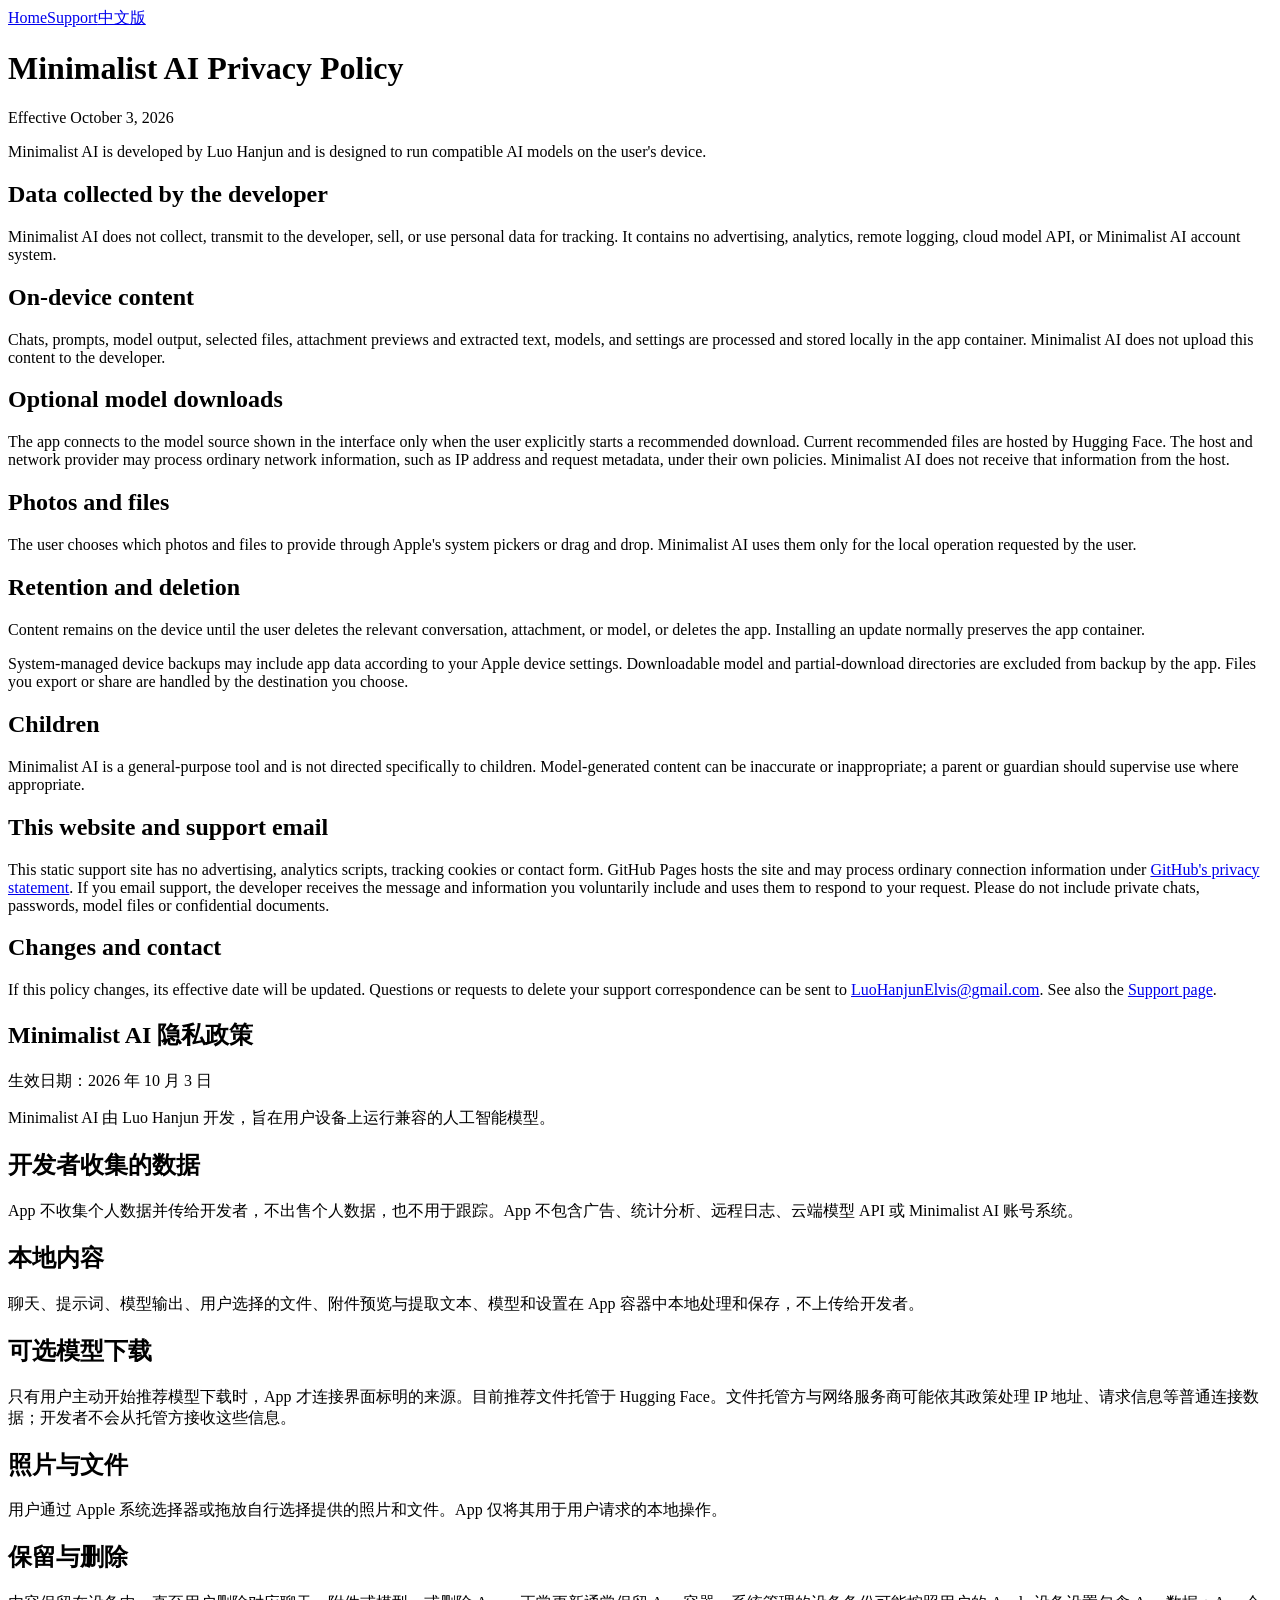
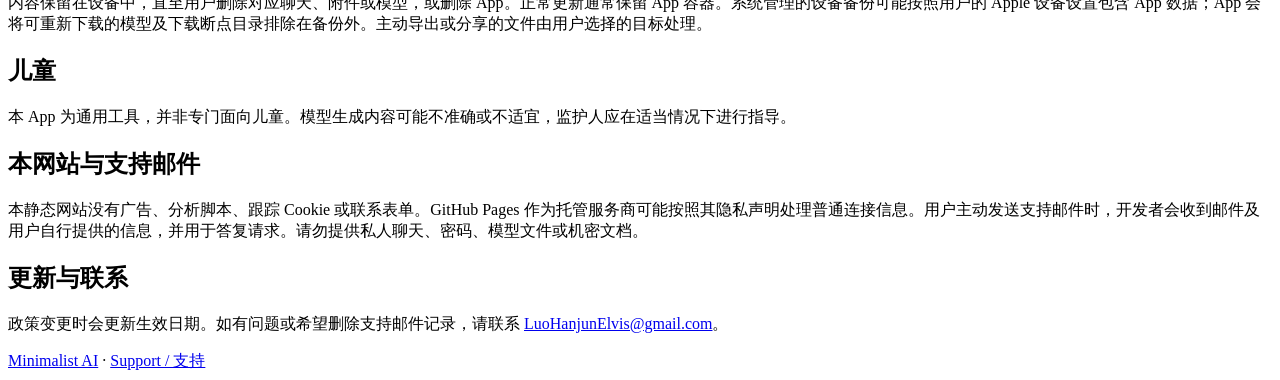
==== privacy.html @ 5a4b934e "Publish Minimalist AI public support and privacy page: privacy.html" ====
<!doctype html>
<html lang="en">
<head>
  <meta charset="utf-8">
  <meta name="viewport" content="width=device-width, initial-scale=1">
  <title>Minimalist AI Privacy Policy</title>
  <meta name="description" content="Minimalist AI privacy policy: local processing, optional model downloads, user-selected files, retention and support.">
  <link rel="stylesheet" href="site.css">
</head>
<body>
  <nav aria-label="Information"><a href="index.html">Home</a><a href="support.html">Support</a><a href="#chinese" lang="zh-Hans">中文版</a></nav>
  <h1>Minimalist AI Privacy Policy</h1>
  <p class="muted">Effective October 3, 2026</p>
  <p>Minimalist AI is developed by Luo Hanjun and is designed to run compatible AI models on the user's device.</p>

  <h2>Data collected by the developer</h2>
  <p>Minimalist AI does not collect, transmit to the developer, sell, or use personal data for tracking. It contains no advertising, analytics, remote logging, cloud model API, or Minimalist AI account system.</p>

  <h2>On-device content</h2>
  <p>Chats, prompts, model output, selected files, attachment previews and extracted text, models, and settings are processed and stored locally in the app container. Minimalist AI does not upload this content to the developer.</p>

  <h2>Optional model downloads</h2>
  <p>The app connects to the model source shown in the interface only when the user explicitly starts a recommended download. Current recommended files are hosted by Hugging Face. The host and network provider may process ordinary network information, such as IP address and request metadata, under their own policies. Minimalist AI does not receive that information from the host.</p>

  <h2>Photos and files</h2>
  <p>The user chooses which photos and files to provide through Apple's system pickers or drag and drop. Minimalist AI uses them only for the local operation requested by the user.</p>

  <h2>Retention and deletion</h2>
  <p>Content remains on the device until the user deletes the relevant conversation, attachment, or model, or deletes the app. Installing an update normally preserves the app container.</p>
  <p>System-managed device backups may include app data according to your Apple device settings. Downloadable model and partial-download directories are excluded from backup by the app. Files you export or share are handled by the destination you choose.</p>

  <h2>Children</h2>
  <p>Minimalist AI is a general-purpose tool and is not directed specifically to children. Model-generated content can be inaccurate or inappropriate; a parent or guardian should supervise use where appropriate.</p>

  <h2>This website and support email</h2>
  <p>This static support site has no advertising, analytics scripts, tracking cookies or contact form. GitHub Pages hosts the site and may process ordinary connection information under <a href="https://docs.github.com/en/site-policy/privacy-policies/github-general-privacy-statement">GitHub's privacy statement</a>. If you email support, the developer receives the message and information you voluntarily include and uses them to respond to your request. Please do not include private chats, passwords, model files or confidential documents.</p>

  <h2>Changes and contact</h2>
  <p>If this policy changes, its effective date will be updated. Questions or requests to delete your support correspondence can be sent to <a href="mailto:LuoHanjunElvis@gmail.com">LuoHanjunElvis@gmail.com</a>. See also the <a href="support.html">Support page</a>.</p>

  <section id="chinese" class="translation" lang="zh-Hans">
    <h1>Minimalist AI 隐私政策</h1>
    <p class="muted">生效日期：2026 年 10 月 3 日</p>
    <p>Minimalist AI 由 Luo Hanjun 开发，旨在用户设备上运行兼容的人工智能模型。</p>
    <h2>开发者收集的数据</h2>
    <p>App 不收集个人数据并传给开发者，不出售个人数据，也不用于跟踪。App 不包含广告、统计分析、远程日志、云端模型 API 或 Minimalist AI 账号系统。</p>
    <h2>本地内容</h2>
    <p>聊天、提示词、模型输出、用户选择的文件、附件预览与提取文本、模型和设置在 App 容器中本地处理和保存，不上传给开发者。</p>
    <h2>可选模型下载</h2>
    <p>只有用户主动开始推荐模型下载时，App 才连接界面标明的来源。目前推荐文件托管于 Hugging Face。文件托管方与网络服务商可能依其政策处理 IP 地址、请求信息等普通连接数据；开发者不会从托管方接收这些信息。</p>
    <h2>照片与文件</h2>
    <p>用户通过 Apple 系统选择器或拖放自行选择提供的照片和文件。App 仅将其用于用户请求的本地操作。</p>
    <h2>保留与删除</h2>
    <p>内容保留在设备中，直至用户删除对应聊天、附件或模型，或删除 App。正常更新通常保留 App 容器。系统管理的设备备份可能按照用户的 Apple 设备设置包含 App 数据；App 会将可重新下载的模型及下载断点目录排除在备份外。主动导出或分享的文件由用户选择的目标处理。</p>
    <h2>儿童</h2>
    <p>本 App 为通用工具，并非专门面向儿童。模型生成内容可能不准确或不适宜，监护人应在适当情况下进行指导。</p>
    <h2>本网站与支持邮件</h2>
    <p>本静态网站没有广告、分析脚本、跟踪 Cookie 或联系表单。GitHub Pages 作为托管服务商可能按照其隐私声明处理普通连接信息。用户主动发送支持邮件时，开发者会收到邮件及用户自行提供的信息，并用于答复请求。请勿提供私人聊天、密码、模型文件或机密文档。</p>
    <h2>更新与联系</h2>
    <p>政策变更时会更新生效日期。如有问题或希望删除支持邮件记录，请联系 <a href="mailto:LuoHanjunElvis@gmail.com">LuoHanjunElvis@gmail.com</a>。</p>
  </section>
  <footer><a href="index.html">Minimalist AI</a> · <a href="support.html">Support / 支持</a></footer>
</body>
</html>
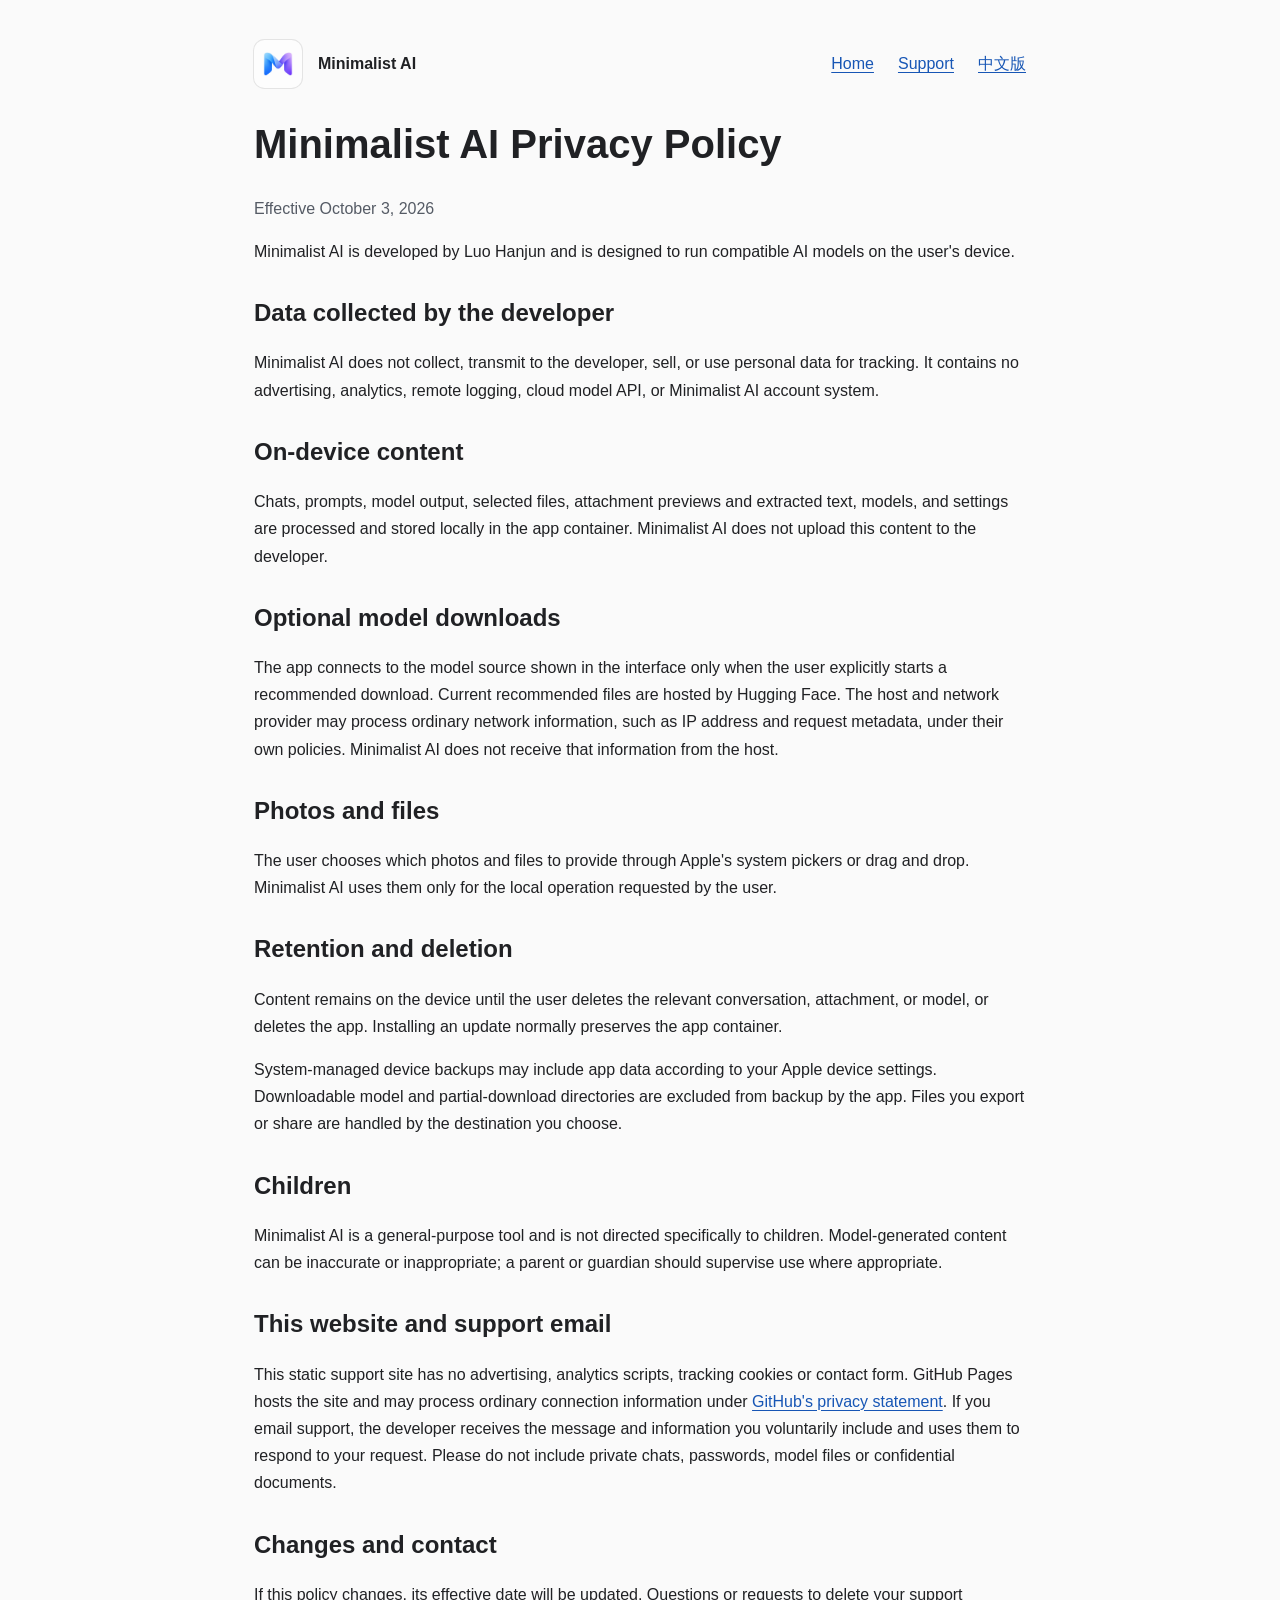
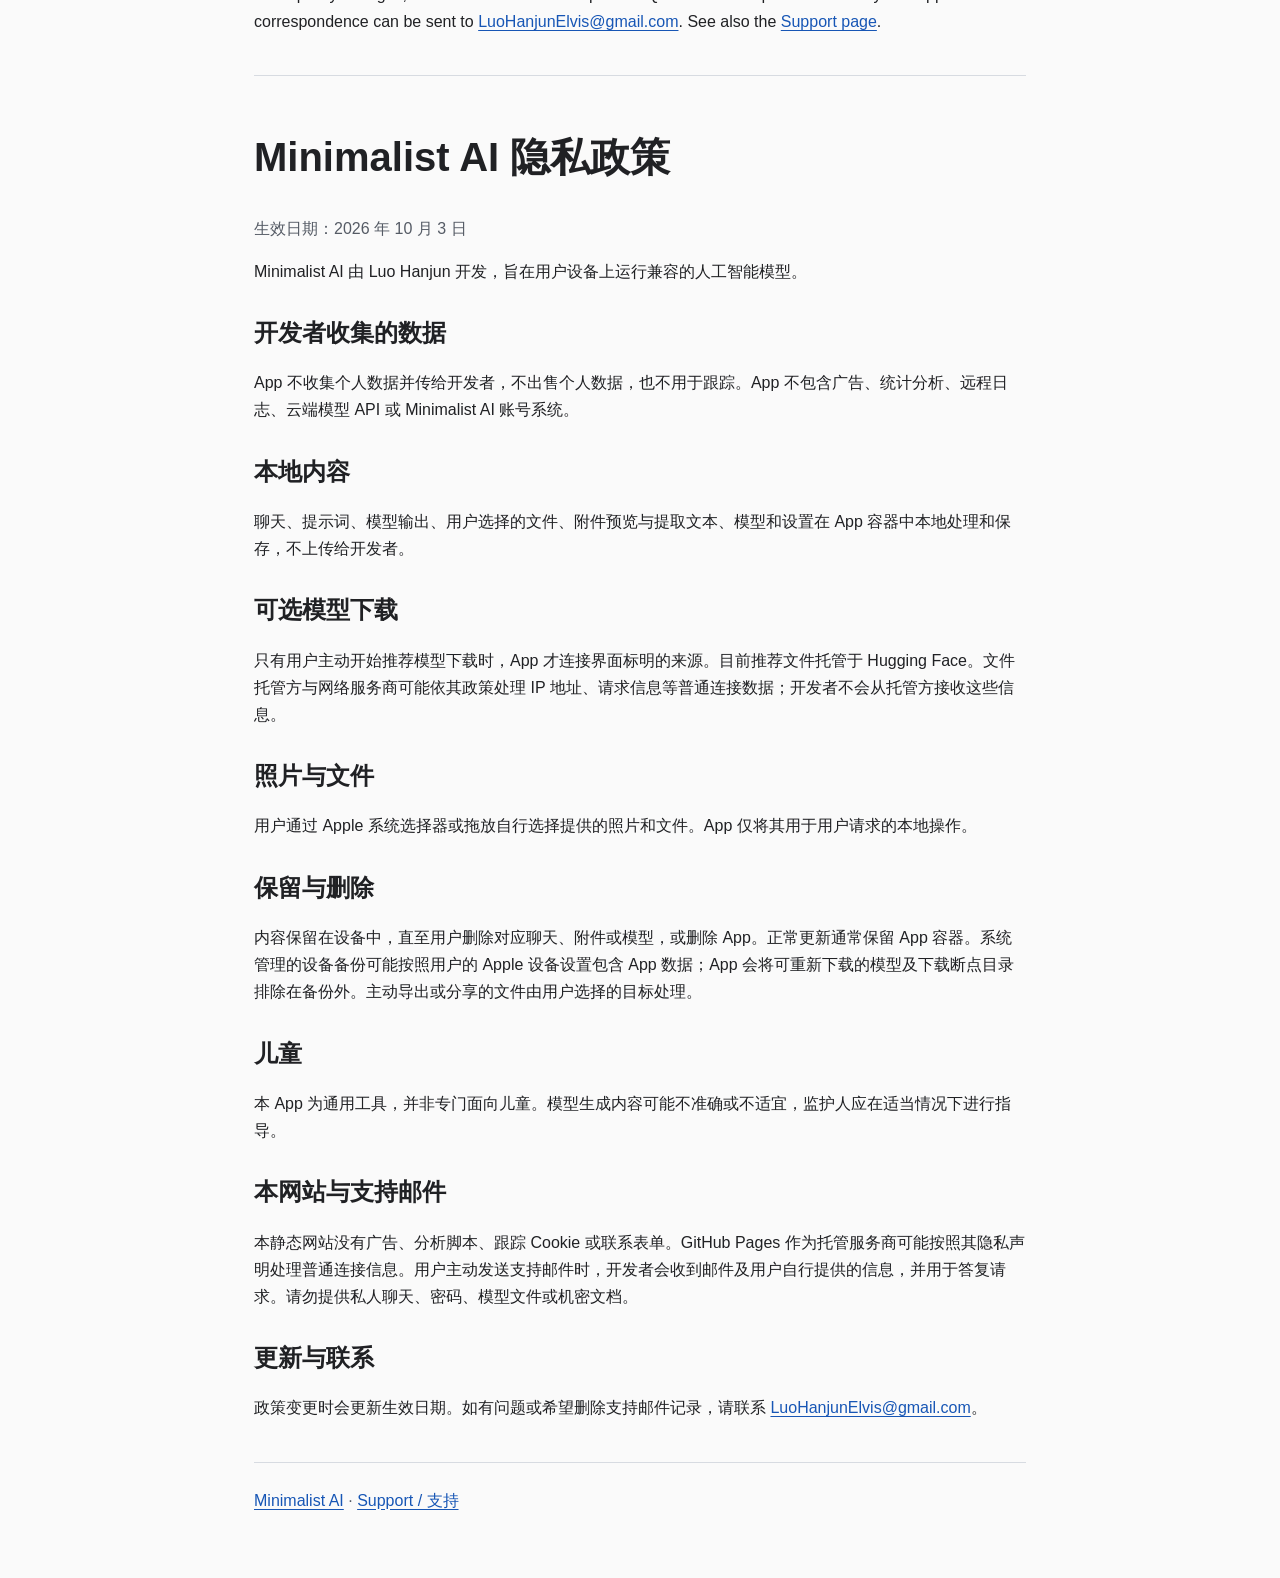
==== commit a5035c7f: "Add the existing app icon to privacy and support pages" ====
--- a/privacy.html
+++ b/privacy.html
@@ -5,10 +5,14 @@
   <meta name="viewport" content="width=device-width, initial-scale=1">
   <title>Minimalist AI Privacy Policy</title>
   <meta name="description" content="Minimalist AI privacy policy: local processing, optional model downloads, user-selected files, retention and support.">
+  <link rel="icon" type="image/png" sizes="1024x1024" href="app-icon.png">
   <link rel="stylesheet" href="site.css">
 </head>
 <body>
-  <nav aria-label="Information"><a href="index.html">Home</a><a href="support.html">Support</a><a href="#chinese" lang="zh-Hans">中文版</a></nav>
+  <header class="site-header">
+    <a class="brand" href="index.html"><img class="app-icon" src="app-icon.png" alt="" width="48" height="48"><span>Minimalist AI</span></a>
+    <nav aria-label="Information"><a href="index.html">Home</a><a href="support.html">Support</a><a href="#chinese" lang="zh-Hans">中文版</a></nav>
+  </header>
   <h1>Minimalist AI Privacy Policy</h1>
   <p class="muted">Effective October 3, 2026</p>
   <p>Minimalist AI is developed by Luo Hanjun and is designed to run compatible AI models on the user's device.</p>
--- a/site.css
+++ b/site.css
@@ -0,0 +1,27 @@
+:root { color-scheme: light dark; font-family: -apple-system, BlinkMacSystemFont, "Segoe UI", sans-serif; background: #fafafa; color: #202124; }
+* { box-sizing: border-box; }
+body { margin: 0 auto; max-width: 820px; padding: 40px 24px 64px; line-height: 1.7; overflow-wrap: anywhere; }
+h1 { font-size: clamp(1.8rem, 5vw, 2.5rem); line-height: 1.2; }
+h2 { margin-top: 2rem; line-height: 1.35; }
+a { color: #1756b5; text-underline-offset: .16em; }
+a:focus-visible { outline: 3px solid currentColor; outline-offset: 4px; border-radius: 2px; }
+nav { display: flex; flex-wrap: wrap; gap: 12px 24px; margin-bottom: 32px; }
+nav a { padding: 6px 0; }
+.home-header, .site-header, .brand { display: flex; align-items: center; gap: 16px; }
+.home-header { margin-bottom: 28px; }
+.home-header h1 { margin: 0; }
+.home-header p { margin: 6px 0 0; }
+.site-header { flex-wrap: wrap; justify-content: space-between; margin-bottom: 32px; }
+.site-header nav { margin-bottom: 0; }
+.brand { color: inherit; font-weight: 650; text-decoration: none; white-space: nowrap; }
+.app-icon { display: block; flex: 0 0 auto; border-radius: 22%; background: #fff; box-shadow: 0 0 0 1px #2021241a; }
+.muted, footer { color: #555b65; }
+footer, .translation { margin-top: 40px; padding-top: 24px; border-top: 1px solid #d7dbe1; }
+li { margin: .4rem 0; }
+@media (prefers-color-scheme: dark) {
+  :root { background: #181a1d; color: #f0f2f5; }
+  a { color: #8fbdff; }
+  .muted, footer { color: #bdc4cf; }
+  .app-icon { box-shadow: 0 0 0 1px #ffffff33; }
+  footer, .translation { border-color: #454b55; }
+}
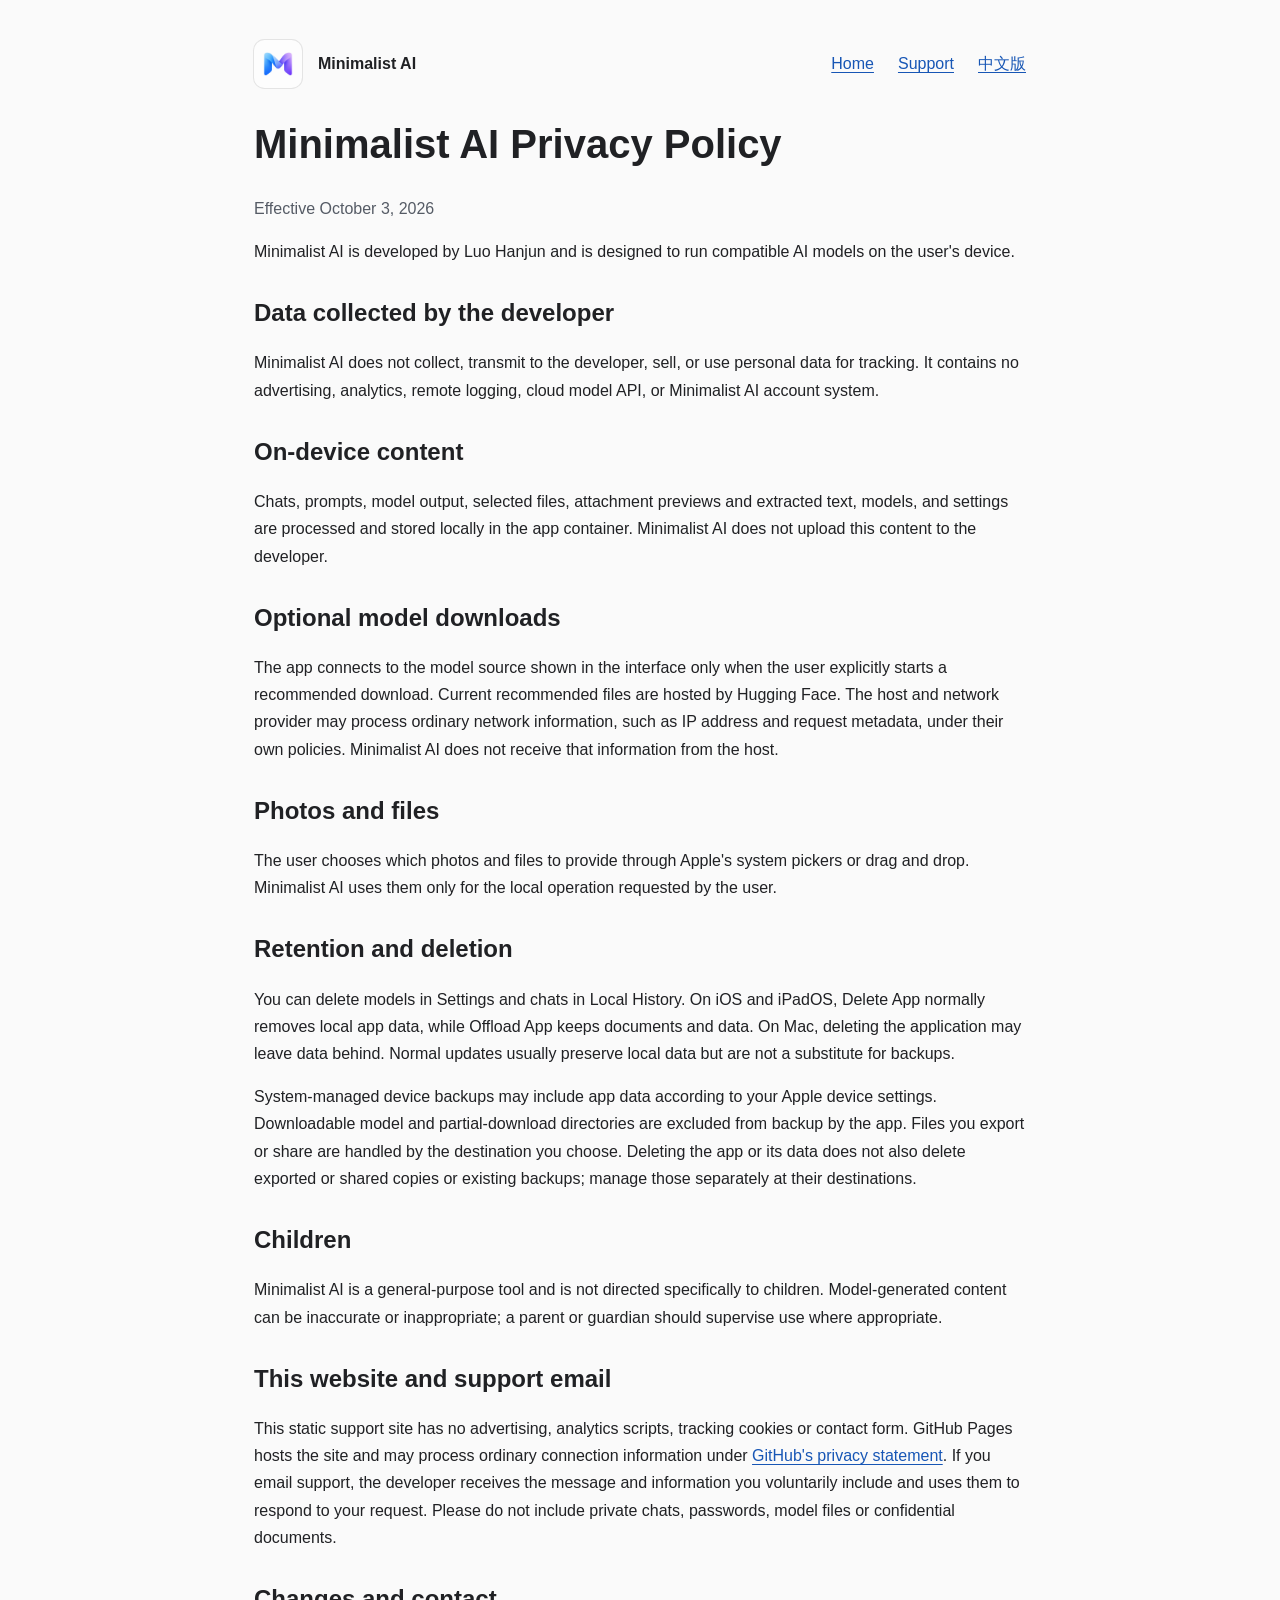
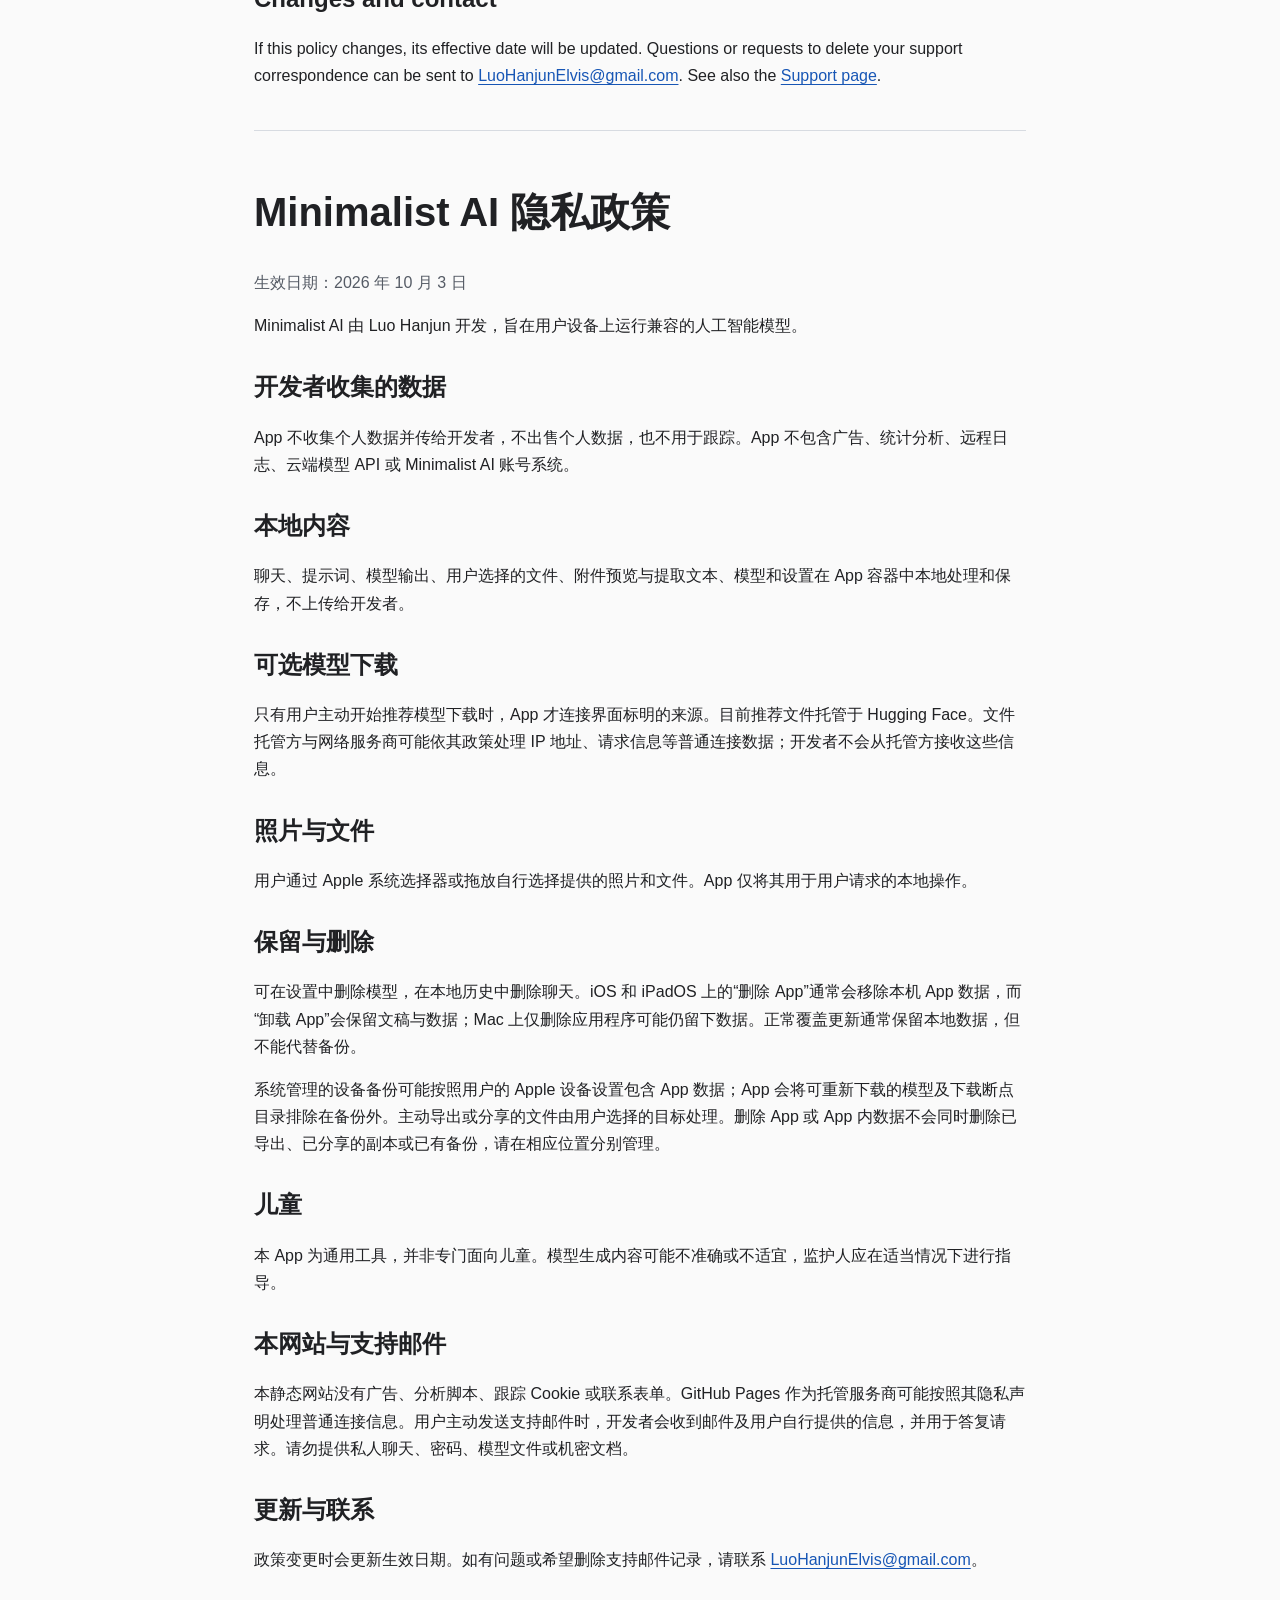
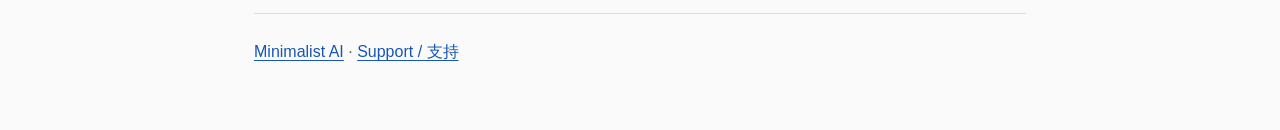
==== commit a79b1357: "Clarify privacy data deletion and backup boundaries" ====
--- a/privacy.html
+++ b/privacy.html
@@ -30,8 +30,8 @@
   <p>The user chooses which photos and files to provide through Apple's system pickers or drag and drop. Minimalist AI uses them only for the local operation requested by the user.</p>
 
   <h2>Retention and deletion</h2>
-  <p>Content remains on the device until the user deletes the relevant conversation, attachment, or model, or deletes the app. Installing an update normally preserves the app container.</p>
-  <p>System-managed device backups may include app data according to your Apple device settings. Downloadable model and partial-download directories are excluded from backup by the app. Files you export or share are handled by the destination you choose.</p>
+  <p>You can delete models in Settings and chats in Local History. On iOS and iPadOS, Delete App normally removes local app data, while Offload App keeps documents and data. On Mac, deleting the application may leave data behind. Normal updates usually preserve local data but are not a substitute for backups.</p>
+  <p>System-managed device backups may include app data according to your Apple device settings. Downloadable model and partial-download directories are excluded from backup by the app. Files you export or share are handled by the destination you choose. Deleting the app or its data does not also delete exported or shared copies or existing backups; manage those separately at their destinations.</p>
 
   <h2>Children</h2>
   <p>Minimalist AI is a general-purpose tool and is not directed specifically to children. Model-generated content can be inaccurate or inappropriate; a parent or guardian should supervise use where appropriate.</p>
@@ -55,7 +55,8 @@
     <h2>照片与文件</h2>
     <p>用户通过 Apple 系统选择器或拖放自行选择提供的照片和文件。App 仅将其用于用户请求的本地操作。</p>
     <h2>保留与删除</h2>
-    <p>内容保留在设备中，直至用户删除对应聊天、附件或模型，或删除 App。正常更新通常保留 App 容器。系统管理的设备备份可能按照用户的 Apple 设备设置包含 App 数据；App 会将可重新下载的模型及下载断点目录排除在备份外。主动导出或分享的文件由用户选择的目标处理。</p>
+    <p>可在设置中删除模型，在本地历史中删除聊天。iOS 和 iPadOS 上的“删除 App”通常会移除本机 App 数据，而“卸载 App”会保留文稿与数据；Mac 上仅删除应用程序可能仍留下数据。正常覆盖更新通常保留本地数据，但不能代替备份。</p>
+    <p>系统管理的设备备份可能按照用户的 Apple 设备设置包含 App 数据；App 会将可重新下载的模型及下载断点目录排除在备份外。主动导出或分享的文件由用户选择的目标处理。删除 App 或 App 内数据不会同时删除已导出、已分享的副本或已有备份，请在相应位置分别管理。</p>
     <h2>儿童</h2>
     <p>本 App 为通用工具，并非专门面向儿童。模型生成内容可能不准确或不适宜，监护人应在适当情况下进行指导。</p>
     <h2>本网站与支持邮件</h2>
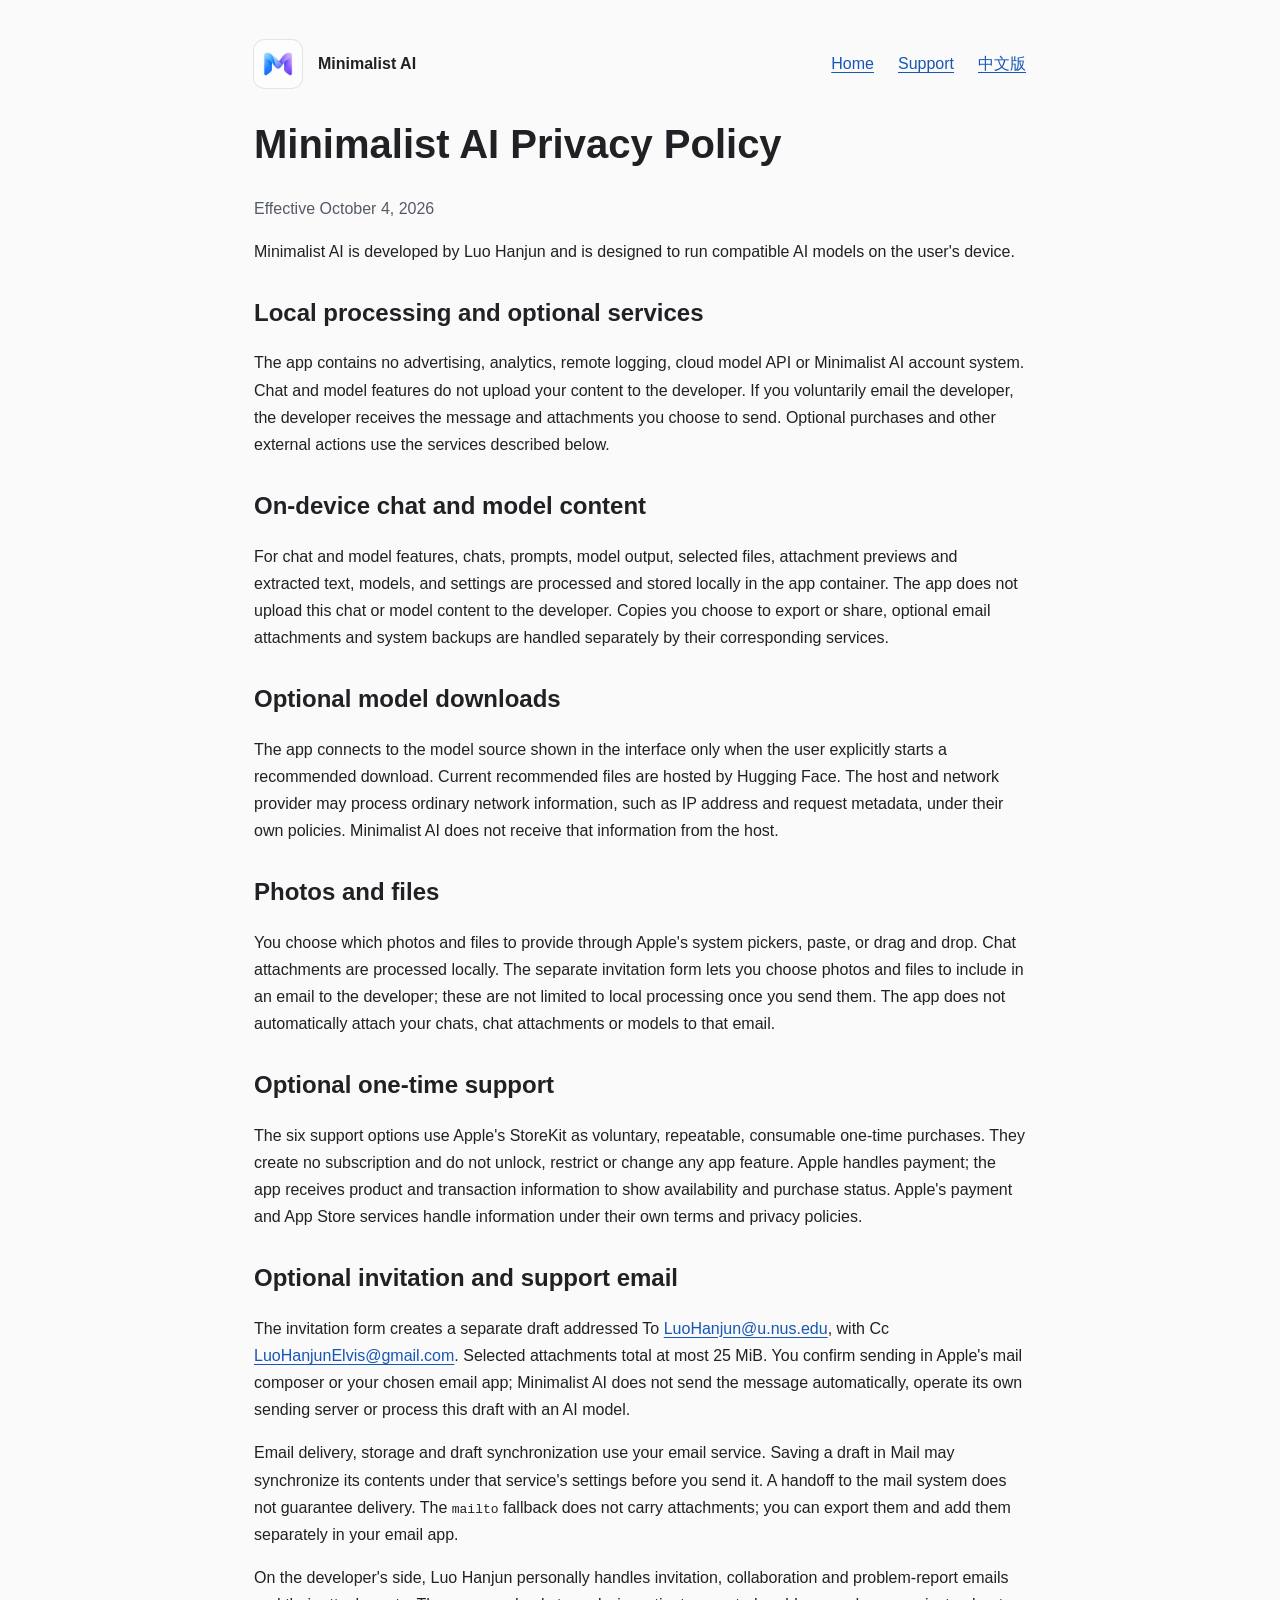
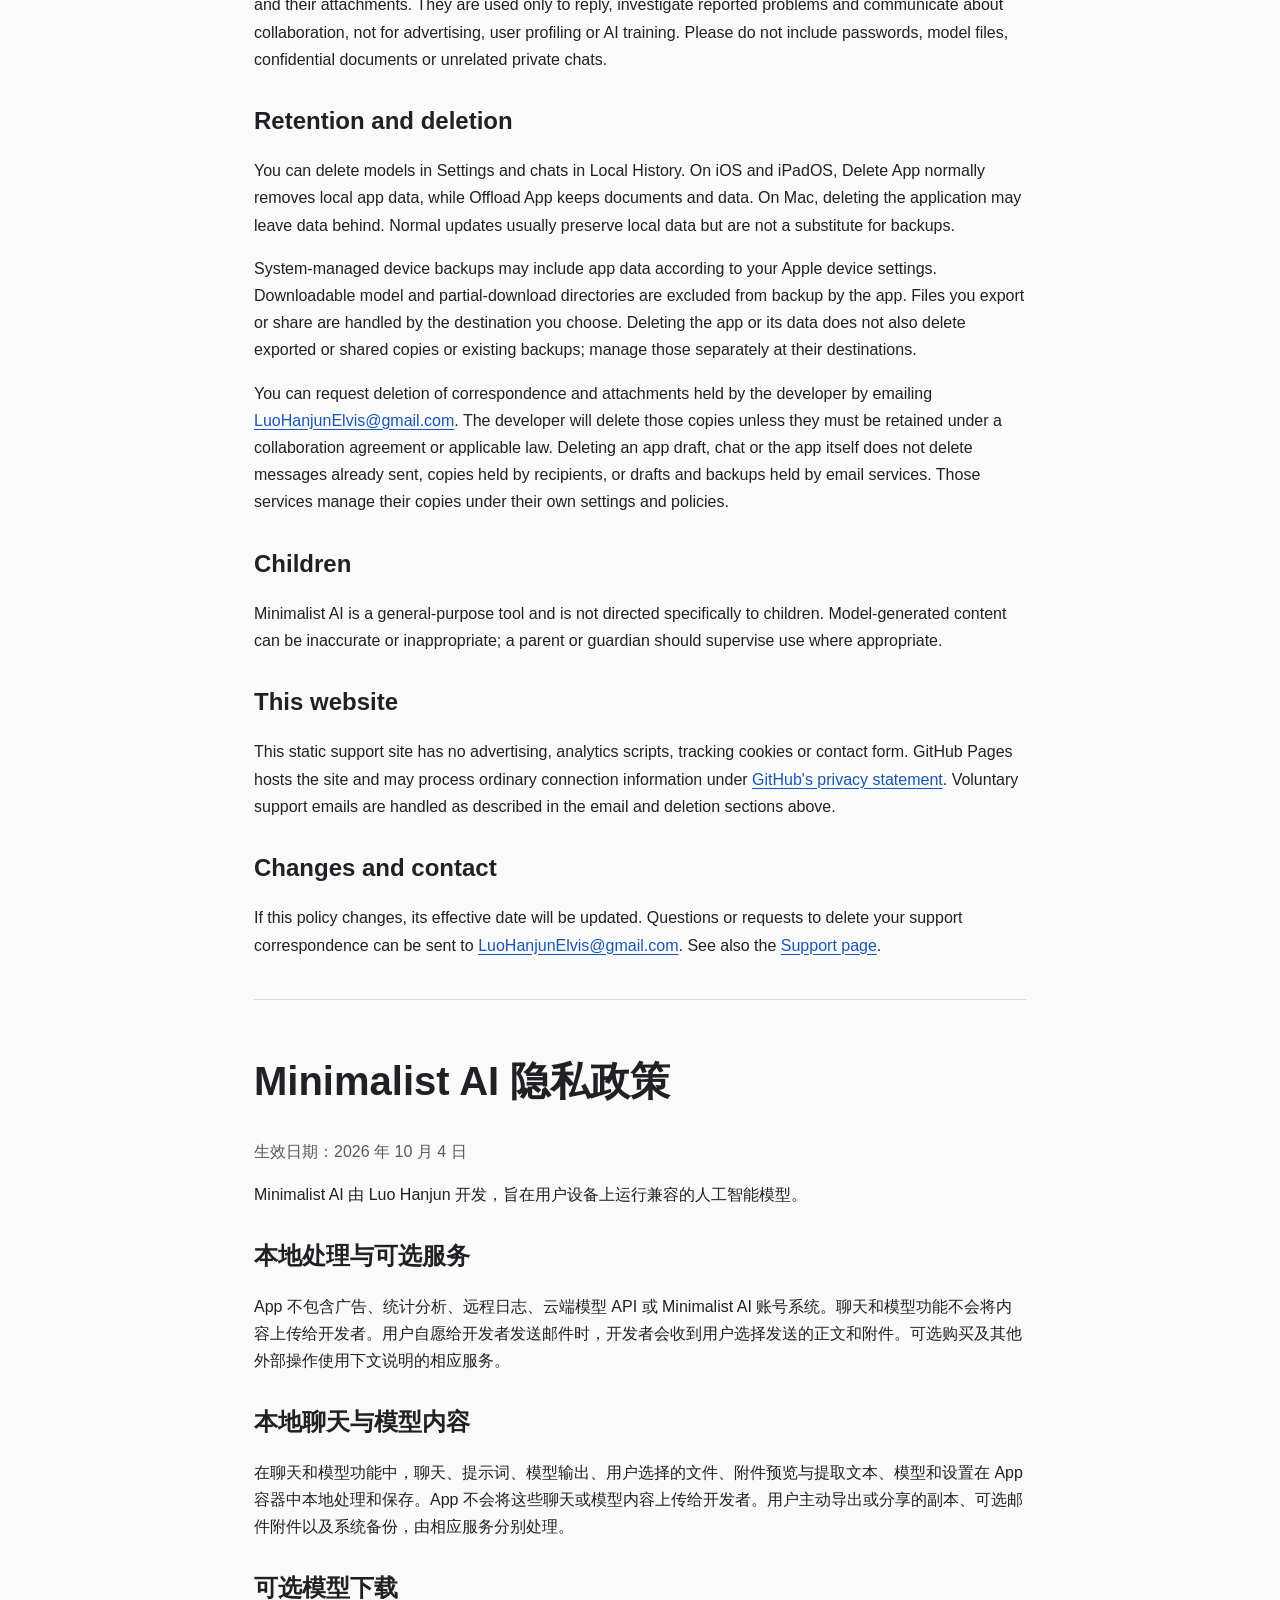
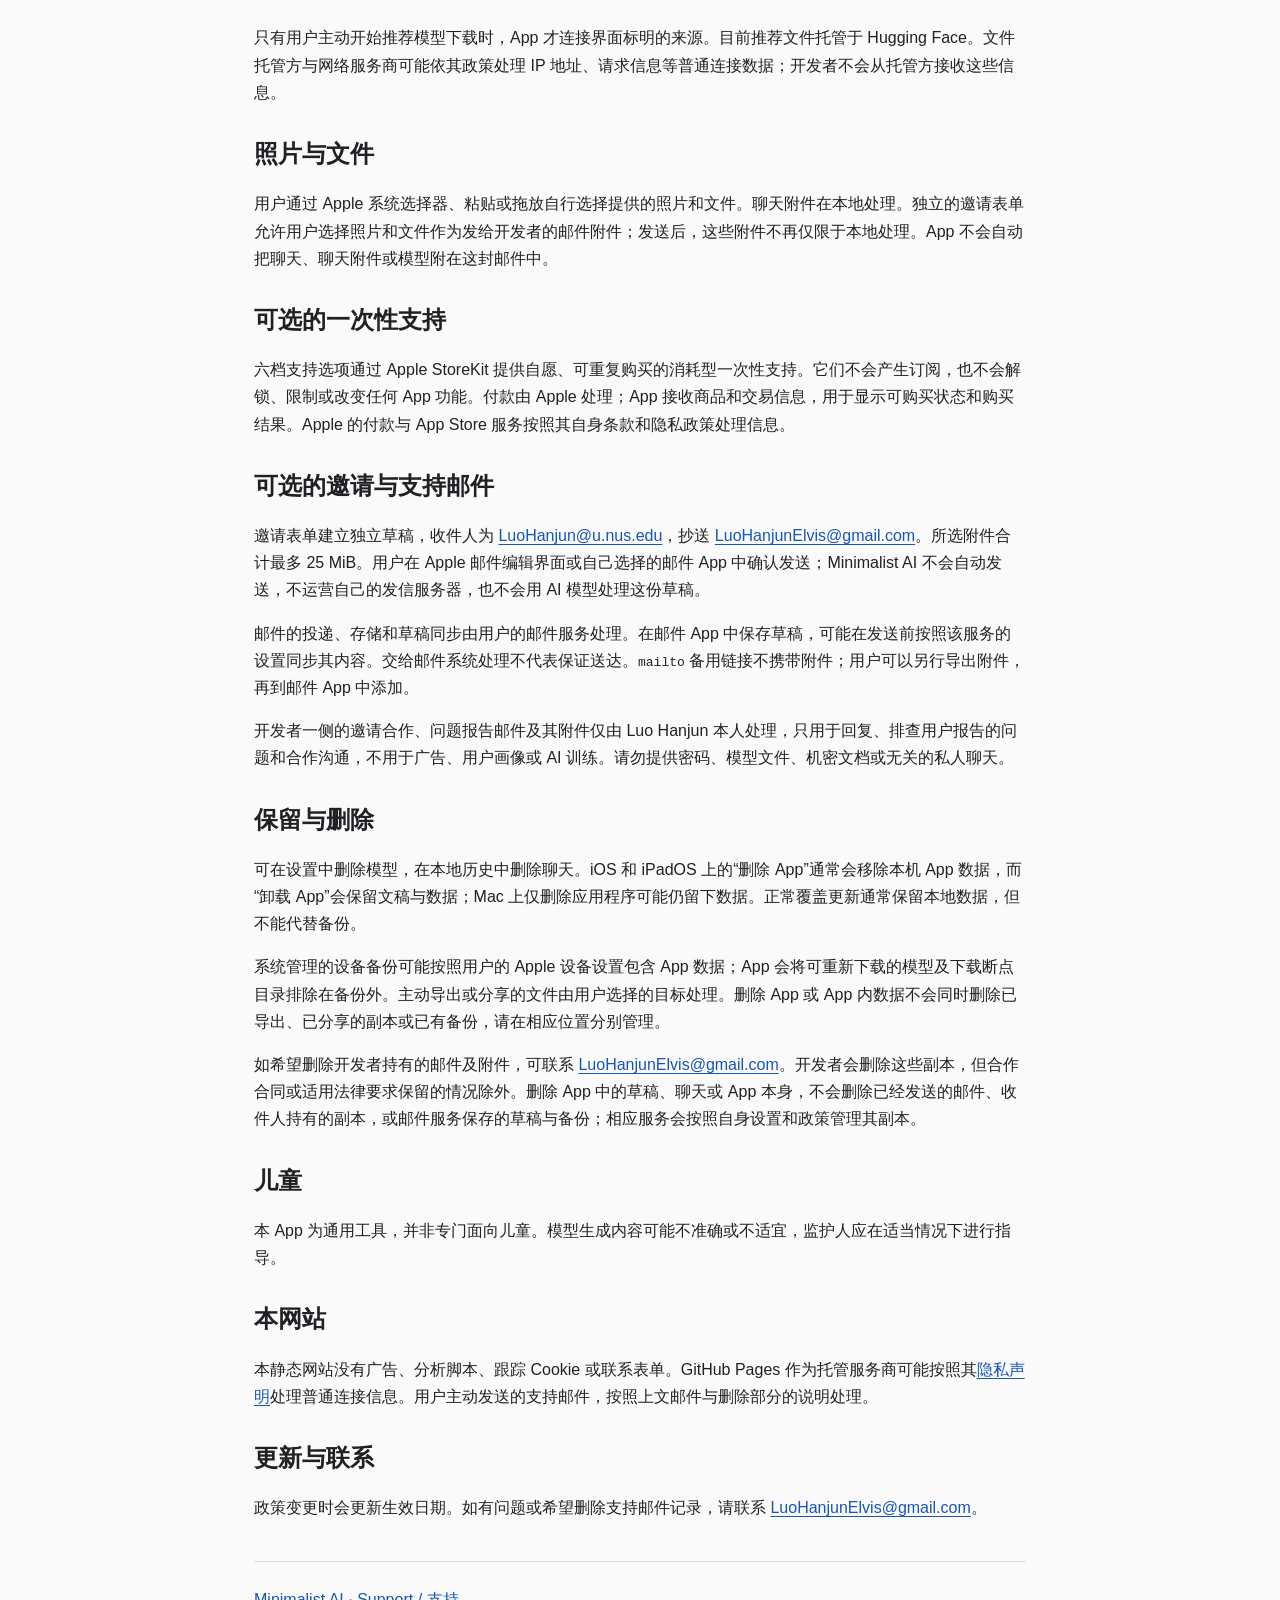
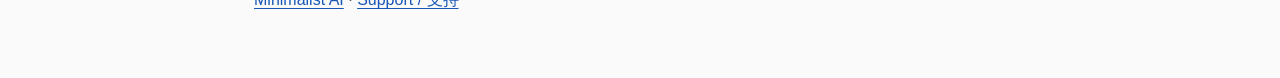
==== commit 3f8a54bf: "Clarify optional support purchases and voluntary email privacy" ====
--- a/privacy.html
+++ b/privacy.html
@@ -4,7 +4,7 @@
   <meta charset="utf-8">
   <meta name="viewport" content="width=device-width, initial-scale=1">
   <title>Minimalist AI Privacy Policy</title>
-  <meta name="description" content="Minimalist AI privacy policy: local processing, optional model downloads, user-selected files, retention and support.">
+  <meta name="description" content="Minimalist AI privacy policy: local chat, optional model downloads, one-time support purchases, voluntary email, retention and deletion.">
   <link rel="icon" type="image/png" sizes="1024x1024" href="app-icon.png">
   <link rel="stylesheet" href="site.css">
 </head>
@@ -14,53 +14,69 @@
     <nav aria-label="Information"><a href="index.html">Home</a><a href="support.html">Support</a><a href="#chinese" lang="zh-Hans">中文版</a></nav>
   </header>
   <h1>Minimalist AI Privacy Policy</h1>
-  <p class="muted">Effective October 3, 2026</p>
+  <p class="muted">Effective October 4, 2026</p>
   <p>Minimalist AI is developed by Luo Hanjun and is designed to run compatible AI models on the user's device.</p>
 
-  <h2>Data collected by the developer</h2>
-  <p>Minimalist AI does not collect, transmit to the developer, sell, or use personal data for tracking. It contains no advertising, analytics, remote logging, cloud model API, or Minimalist AI account system.</p>
+  <h2>Local processing and optional services</h2>
+  <p>The app contains no advertising, analytics, remote logging, cloud model API or Minimalist AI account system. Chat and model features do not upload your content to the developer. If you voluntarily email the developer, the developer receives the message and attachments you choose to send. Optional purchases and other external actions use the services described below.</p>
 
-  <h2>On-device content</h2>
-  <p>Chats, prompts, model output, selected files, attachment previews and extracted text, models, and settings are processed and stored locally in the app container. Minimalist AI does not upload this content to the developer.</p>
+  <h2>On-device chat and model content</h2>
+  <p>For chat and model features, chats, prompts, model output, selected files, attachment previews and extracted text, models, and settings are processed and stored locally in the app container. The app does not upload this chat or model content to the developer. Copies you choose to export or share, optional email attachments and system backups are handled separately by their corresponding services.</p>
 
   <h2>Optional model downloads</h2>
   <p>The app connects to the model source shown in the interface only when the user explicitly starts a recommended download. Current recommended files are hosted by Hugging Face. The host and network provider may process ordinary network information, such as IP address and request metadata, under their own policies. Minimalist AI does not receive that information from the host.</p>
 
   <h2>Photos and files</h2>
-  <p>The user chooses which photos and files to provide through Apple's system pickers or drag and drop. Minimalist AI uses them only for the local operation requested by the user.</p>
+  <p>You choose which photos and files to provide through Apple's system pickers, paste, or drag and drop. Chat attachments are processed locally. The separate invitation form lets you choose photos and files to include in an email to the developer; these are not limited to local processing once you send them. The app does not automatically attach your chats, chat attachments or models to that email.</p>
+
+  <h2>Optional one-time support</h2>
+  <p>The six support options use Apple's StoreKit as voluntary, repeatable, consumable one-time purchases. They create no subscription and do not unlock, restrict or change any app feature. Apple handles payment; the app receives product and transaction information to show availability and purchase status. Apple's payment and App Store services handle information under their own terms and privacy policies.</p>
+
+  <h2>Optional invitation and support email</h2>
+  <p>The invitation form creates a separate draft addressed To <a href="mailto:LuoHanjun@u.nus.edu">LuoHanjun@u.nus.edu</a>, with Cc <a href="mailto:LuoHanjunElvis@gmail.com">LuoHanjunElvis@gmail.com</a>. Selected attachments total at most 25 MiB. You confirm sending in Apple's mail composer or your chosen email app; Minimalist AI does not send the message automatically, operate its own sending server or process this draft with an AI model.</p>
+  <p>Email delivery, storage and draft synchronization use your email service. Saving a draft in Mail may synchronize its contents under that service's settings before you send it. A handoff to the mail system does not guarantee delivery. The <code>mailto</code> fallback does not carry attachments; you can export them and add them separately in your email app.</p>
+  <p>On the developer's side, Luo Hanjun personally handles invitation, collaboration and problem-report emails and their attachments. They are used only to reply, investigate reported problems and communicate about collaboration, not for advertising, user profiling or AI training. Please do not include passwords, model files, confidential documents or unrelated private chats.</p>
 
   <h2>Retention and deletion</h2>
   <p>You can delete models in Settings and chats in Local History. On iOS and iPadOS, Delete App normally removes local app data, while Offload App keeps documents and data. On Mac, deleting the application may leave data behind. Normal updates usually preserve local data but are not a substitute for backups.</p>
   <p>System-managed device backups may include app data according to your Apple device settings. Downloadable model and partial-download directories are excluded from backup by the app. Files you export or share are handled by the destination you choose. Deleting the app or its data does not also delete exported or shared copies or existing backups; manage those separately at their destinations.</p>
+  <p>You can request deletion of correspondence and attachments held by the developer by emailing <a href="mailto:LuoHanjunElvis@gmail.com">LuoHanjunElvis@gmail.com</a>. The developer will delete those copies unless they must be retained under a collaboration agreement or applicable law. Deleting an app draft, chat or the app itself does not delete messages already sent, copies held by recipients, or drafts and backups held by email services. Those services manage their copies under their own settings and policies.</p>
 
   <h2>Children</h2>
   <p>Minimalist AI is a general-purpose tool and is not directed specifically to children. Model-generated content can be inaccurate or inappropriate; a parent or guardian should supervise use where appropriate.</p>
 
-  <h2>This website and support email</h2>
-  <p>This static support site has no advertising, analytics scripts, tracking cookies or contact form. GitHub Pages hosts the site and may process ordinary connection information under <a href="https://docs.github.com/en/site-policy/privacy-policies/github-general-privacy-statement">GitHub's privacy statement</a>. If you email support, the developer receives the message and information you voluntarily include and uses them to respond to your request. Please do not include private chats, passwords, model files or confidential documents.</p>
+  <h2>This website</h2>
+  <p>This static support site has no advertising, analytics scripts, tracking cookies or contact form. GitHub Pages hosts the site and may process ordinary connection information under <a href="https://docs.github.com/en/site-policy/privacy-policies/github-general-privacy-statement">GitHub's privacy statement</a>. Voluntary support emails are handled as described in the email and deletion sections above.</p>
 
   <h2>Changes and contact</h2>
   <p>If this policy changes, its effective date will be updated. Questions or requests to delete your support correspondence can be sent to <a href="mailto:LuoHanjunElvis@gmail.com">LuoHanjunElvis@gmail.com</a>. See also the <a href="support.html">Support page</a>.</p>
 
   <section id="chinese" class="translation" lang="zh-Hans">
     <h1>Minimalist AI 隐私政策</h1>
-    <p class="muted">生效日期：2026 年 10 月 3 日</p>
+    <p class="muted">生效日期：2026 年 10 月 4 日</p>
     <p>Minimalist AI 由 Luo Hanjun 开发，旨在用户设备上运行兼容的人工智能模型。</p>
-    <h2>开发者收集的数据</h2>
-    <p>App 不收集个人数据并传给开发者，不出售个人数据，也不用于跟踪。App 不包含广告、统计分析、远程日志、云端模型 API 或 Minimalist AI 账号系统。</p>
-    <h2>本地内容</h2>
-    <p>聊天、提示词、模型输出、用户选择的文件、附件预览与提取文本、模型和设置在 App 容器中本地处理和保存，不上传给开发者。</p>
+    <h2>本地处理与可选服务</h2>
+    <p>App 不包含广告、统计分析、远程日志、云端模型 API 或 Minimalist AI 账号系统。聊天和模型功能不会将内容上传给开发者。用户自愿给开发者发送邮件时，开发者会收到用户选择发送的正文和附件。可选购买及其他外部操作使用下文说明的相应服务。</p>
+    <h2>本地聊天与模型内容</h2>
+    <p>在聊天和模型功能中，聊天、提示词、模型输出、用户选择的文件、附件预览与提取文本、模型和设置在 App 容器中本地处理和保存。App 不会将这些聊天或模型内容上传给开发者。用户主动导出或分享的副本、可选邮件附件以及系统备份，由相应服务分别处理。</p>
     <h2>可选模型下载</h2>
     <p>只有用户主动开始推荐模型下载时，App 才连接界面标明的来源。目前推荐文件托管于 Hugging Face。文件托管方与网络服务商可能依其政策处理 IP 地址、请求信息等普通连接数据；开发者不会从托管方接收这些信息。</p>
     <h2>照片与文件</h2>
-    <p>用户通过 Apple 系统选择器或拖放自行选择提供的照片和文件。App 仅将其用于用户请求的本地操作。</p>
+    <p>用户通过 Apple 系统选择器、粘贴或拖放自行选择提供的照片和文件。聊天附件在本地处理。独立的邀请表单允许用户选择照片和文件作为发给开发者的邮件附件；发送后，这些附件不再仅限于本地处理。App 不会自动把聊天、聊天附件或模型附在这封邮件中。</p>
+    <h2>可选的一次性支持</h2>
+    <p>六档支持选项通过 Apple StoreKit 提供自愿、可重复购买的消耗型一次性支持。它们不会产生订阅，也不会解锁、限制或改变任何 App 功能。付款由 Apple 处理；App 接收商品和交易信息，用于显示可购买状态和购买结果。Apple 的付款与 App Store 服务按照其自身条款和隐私政策处理信息。</p>
+    <h2>可选的邀请与支持邮件</h2>
+    <p>邀请表单建立独立草稿，收件人为 <a href="mailto:LuoHanjun@u.nus.edu">LuoHanjun@u.nus.edu</a>，抄送 <a href="mailto:LuoHanjunElvis@gmail.com">LuoHanjunElvis@gmail.com</a>。所选附件合计最多 25 MiB。用户在 Apple 邮件编辑界面或自己选择的邮件 App 中确认发送；Minimalist AI 不会自动发送，不运营自己的发信服务器，也不会用 AI 模型处理这份草稿。</p>
+    <p>邮件的投递、存储和草稿同步由用户的邮件服务处理。在邮件 App 中保存草稿，可能在发送前按照该服务的设置同步其内容。交给邮件系统处理不代表保证送达。<code>mailto</code> 备用链接不携带附件；用户可以另行导出附件，再到邮件 App 中添加。</p>
+    <p>开发者一侧的邀请合作、问题报告邮件及其附件仅由 Luo Hanjun 本人处理，只用于回复、排查用户报告的问题和合作沟通，不用于广告、用户画像或 AI 训练。请勿提供密码、模型文件、机密文档或无关的私人聊天。</p>
     <h2>保留与删除</h2>
     <p>可在设置中删除模型，在本地历史中删除聊天。iOS 和 iPadOS 上的“删除 App”通常会移除本机 App 数据，而“卸载 App”会保留文稿与数据；Mac 上仅删除应用程序可能仍留下数据。正常覆盖更新通常保留本地数据，但不能代替备份。</p>
     <p>系统管理的设备备份可能按照用户的 Apple 设备设置包含 App 数据；App 会将可重新下载的模型及下载断点目录排除在备份外。主动导出或分享的文件由用户选择的目标处理。删除 App 或 App 内数据不会同时删除已导出、已分享的副本或已有备份，请在相应位置分别管理。</p>
+    <p>如希望删除开发者持有的邮件及附件，可联系 <a href="mailto:LuoHanjunElvis@gmail.com">LuoHanjunElvis@gmail.com</a>。开发者会删除这些副本，但合作合同或适用法律要求保留的情况除外。删除 App 中的草稿、聊天或 App 本身，不会删除已经发送的邮件、收件人持有的副本，或邮件服务保存的草稿与备份；相应服务会按照自身设置和政策管理其副本。</p>
     <h2>儿童</h2>
     <p>本 App 为通用工具，并非专门面向儿童。模型生成内容可能不准确或不适宜，监护人应在适当情况下进行指导。</p>
-    <h2>本网站与支持邮件</h2>
-    <p>本静态网站没有广告、分析脚本、跟踪 Cookie 或联系表单。GitHub Pages 作为托管服务商可能按照其隐私声明处理普通连接信息。用户主动发送支持邮件时，开发者会收到邮件及用户自行提供的信息，并用于答复请求。请勿提供私人聊天、密码、模型文件或机密文档。</p>
+    <h2>本网站</h2>
+    <p>本静态网站没有广告、分析脚本、跟踪 Cookie 或联系表单。GitHub Pages 作为托管服务商可能按照其<a href="https://docs.github.com/en/site-policy/privacy-policies/github-general-privacy-statement">隐私声明</a>处理普通连接信息。用户主动发送的支持邮件，按照上文邮件与删除部分的说明处理。</p>
     <h2>更新与联系</h2>
     <p>政策变更时会更新生效日期。如有问题或希望删除支持邮件记录，请联系 <a href="mailto:LuoHanjunElvis@gmail.com">LuoHanjunElvis@gmail.com</a>。</p>
   </section>
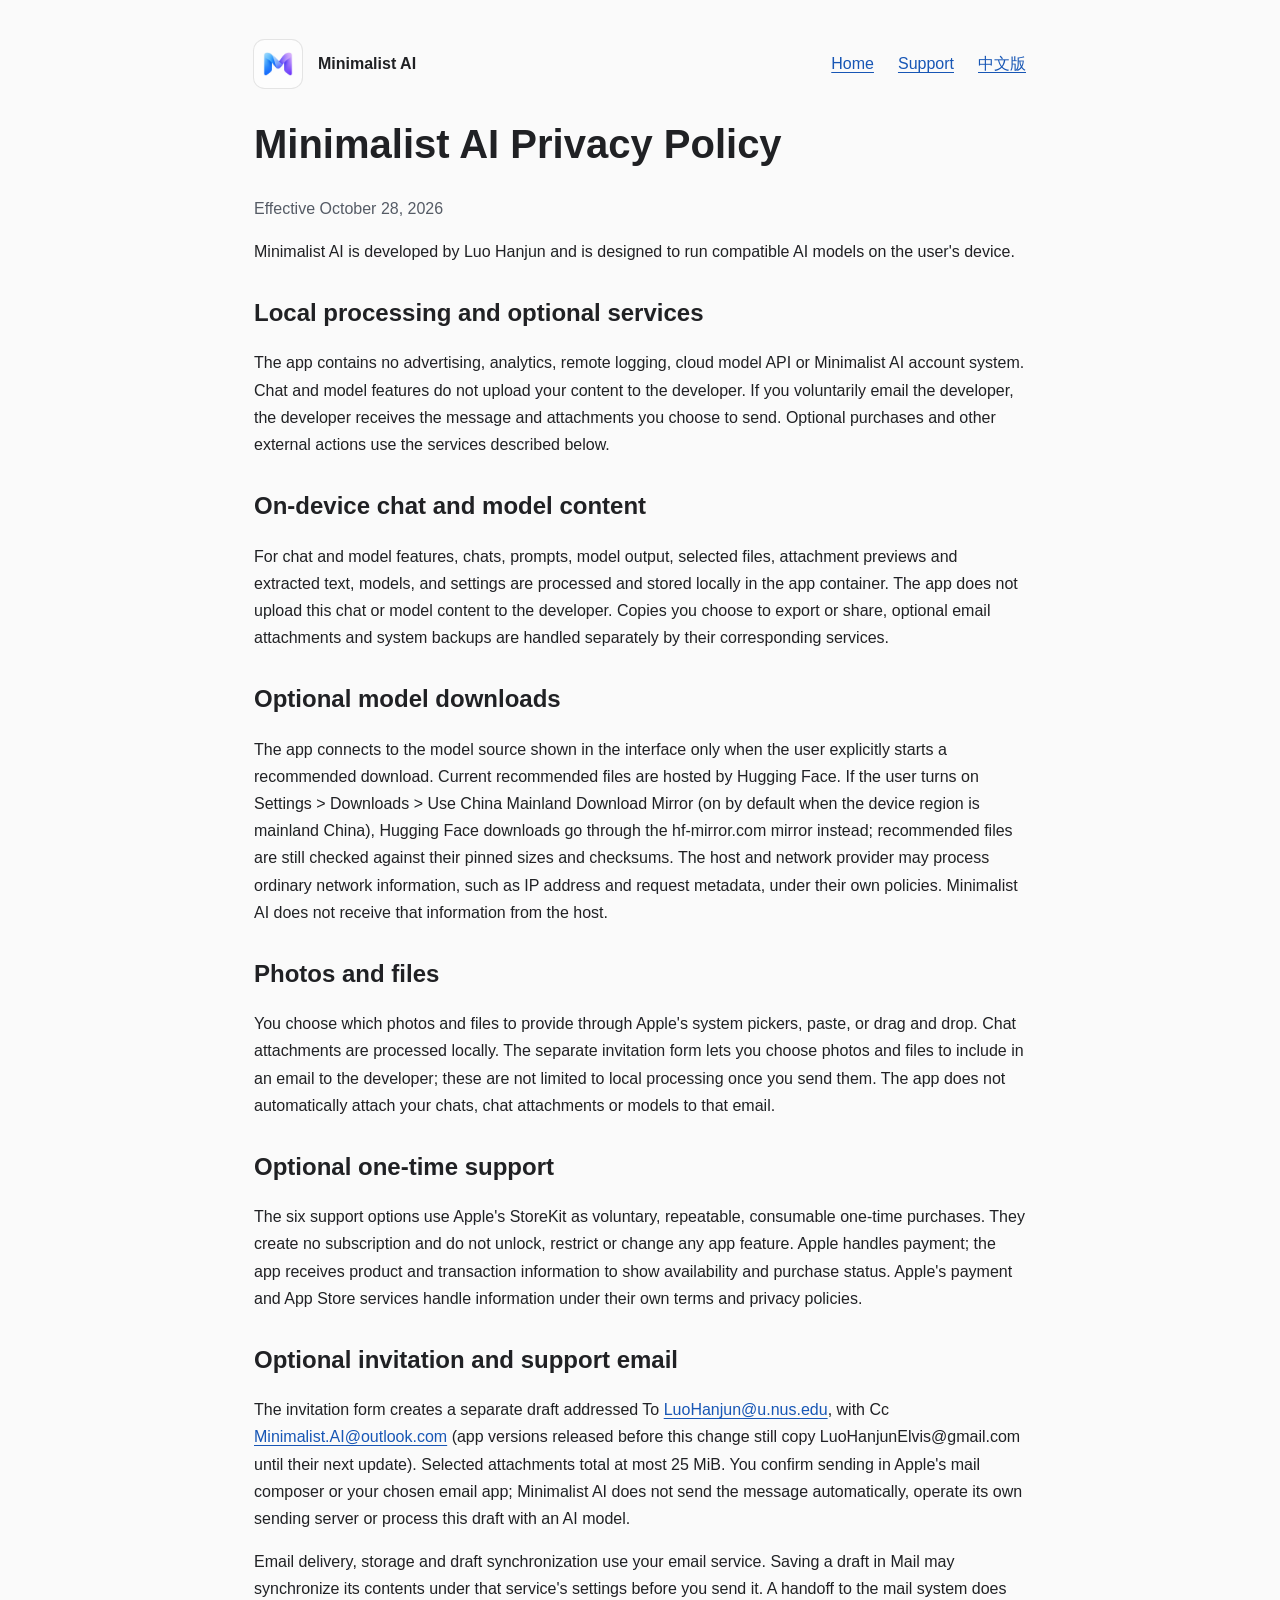
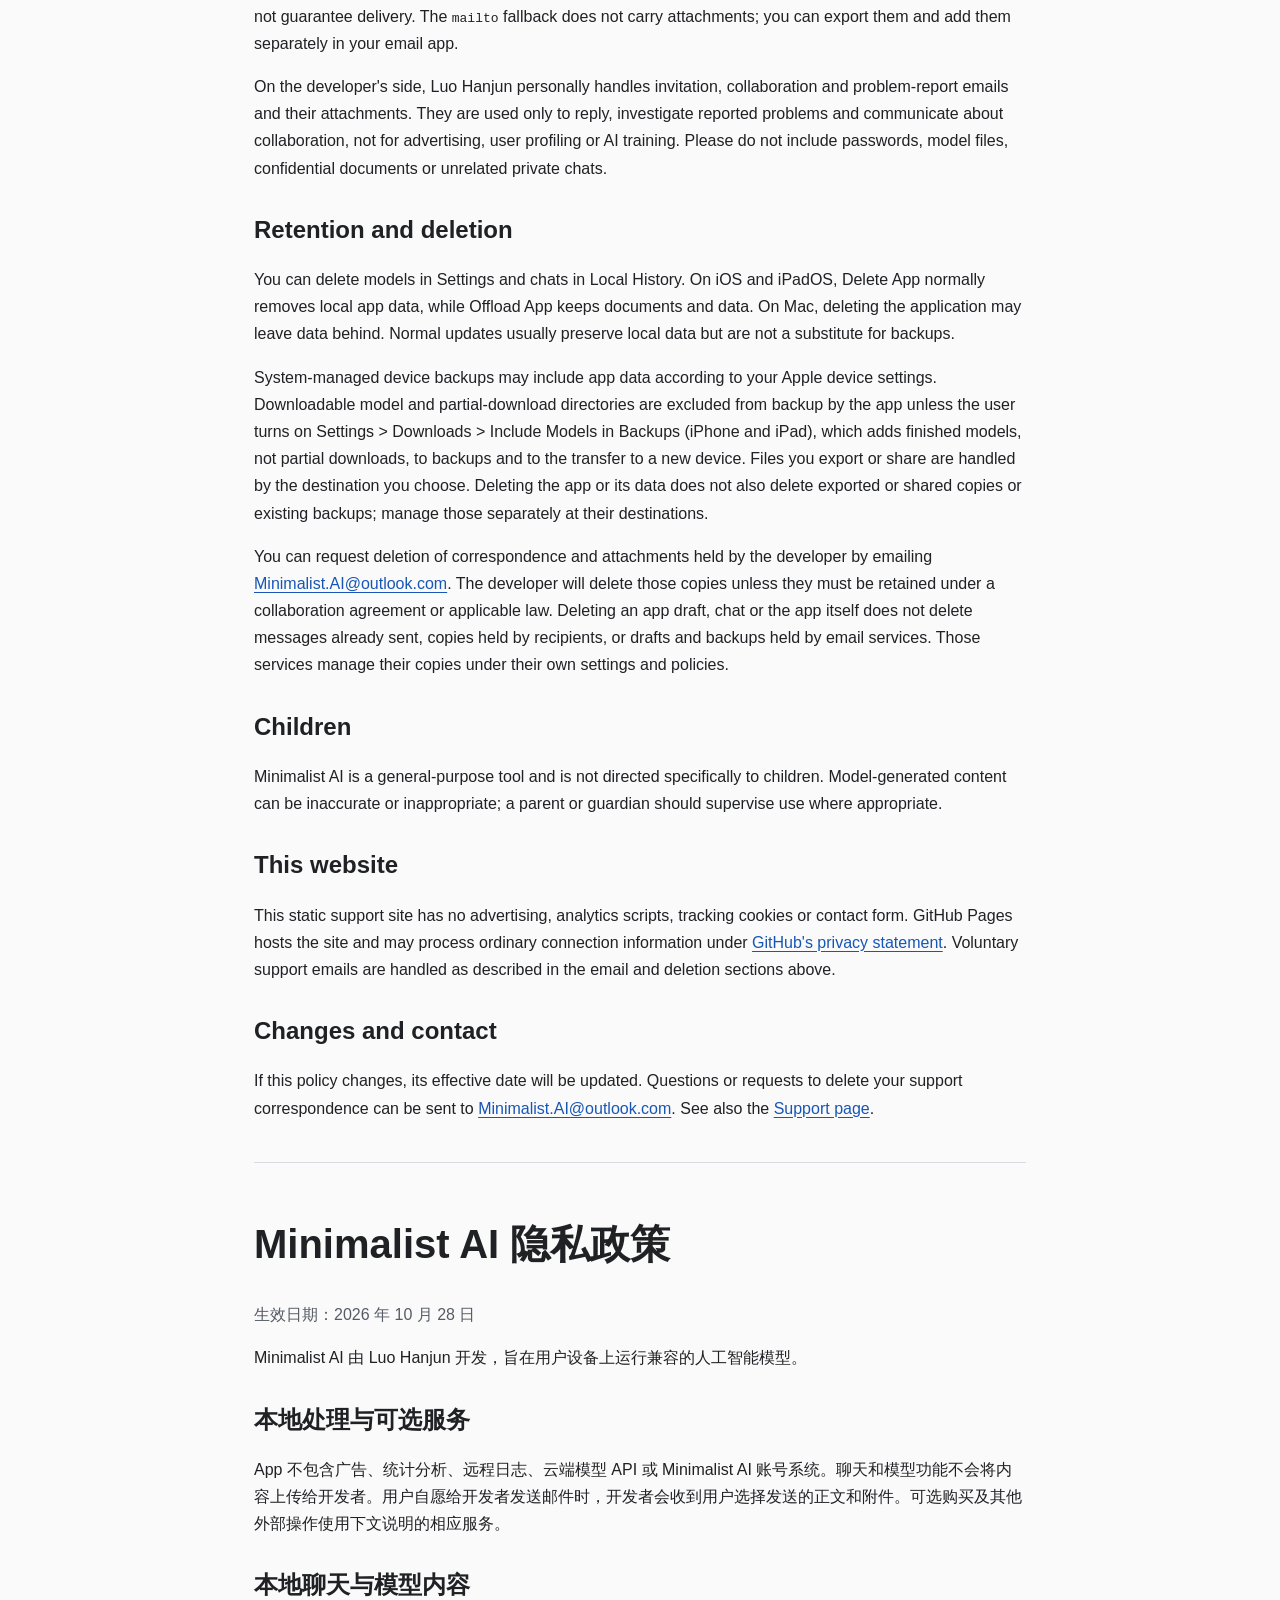
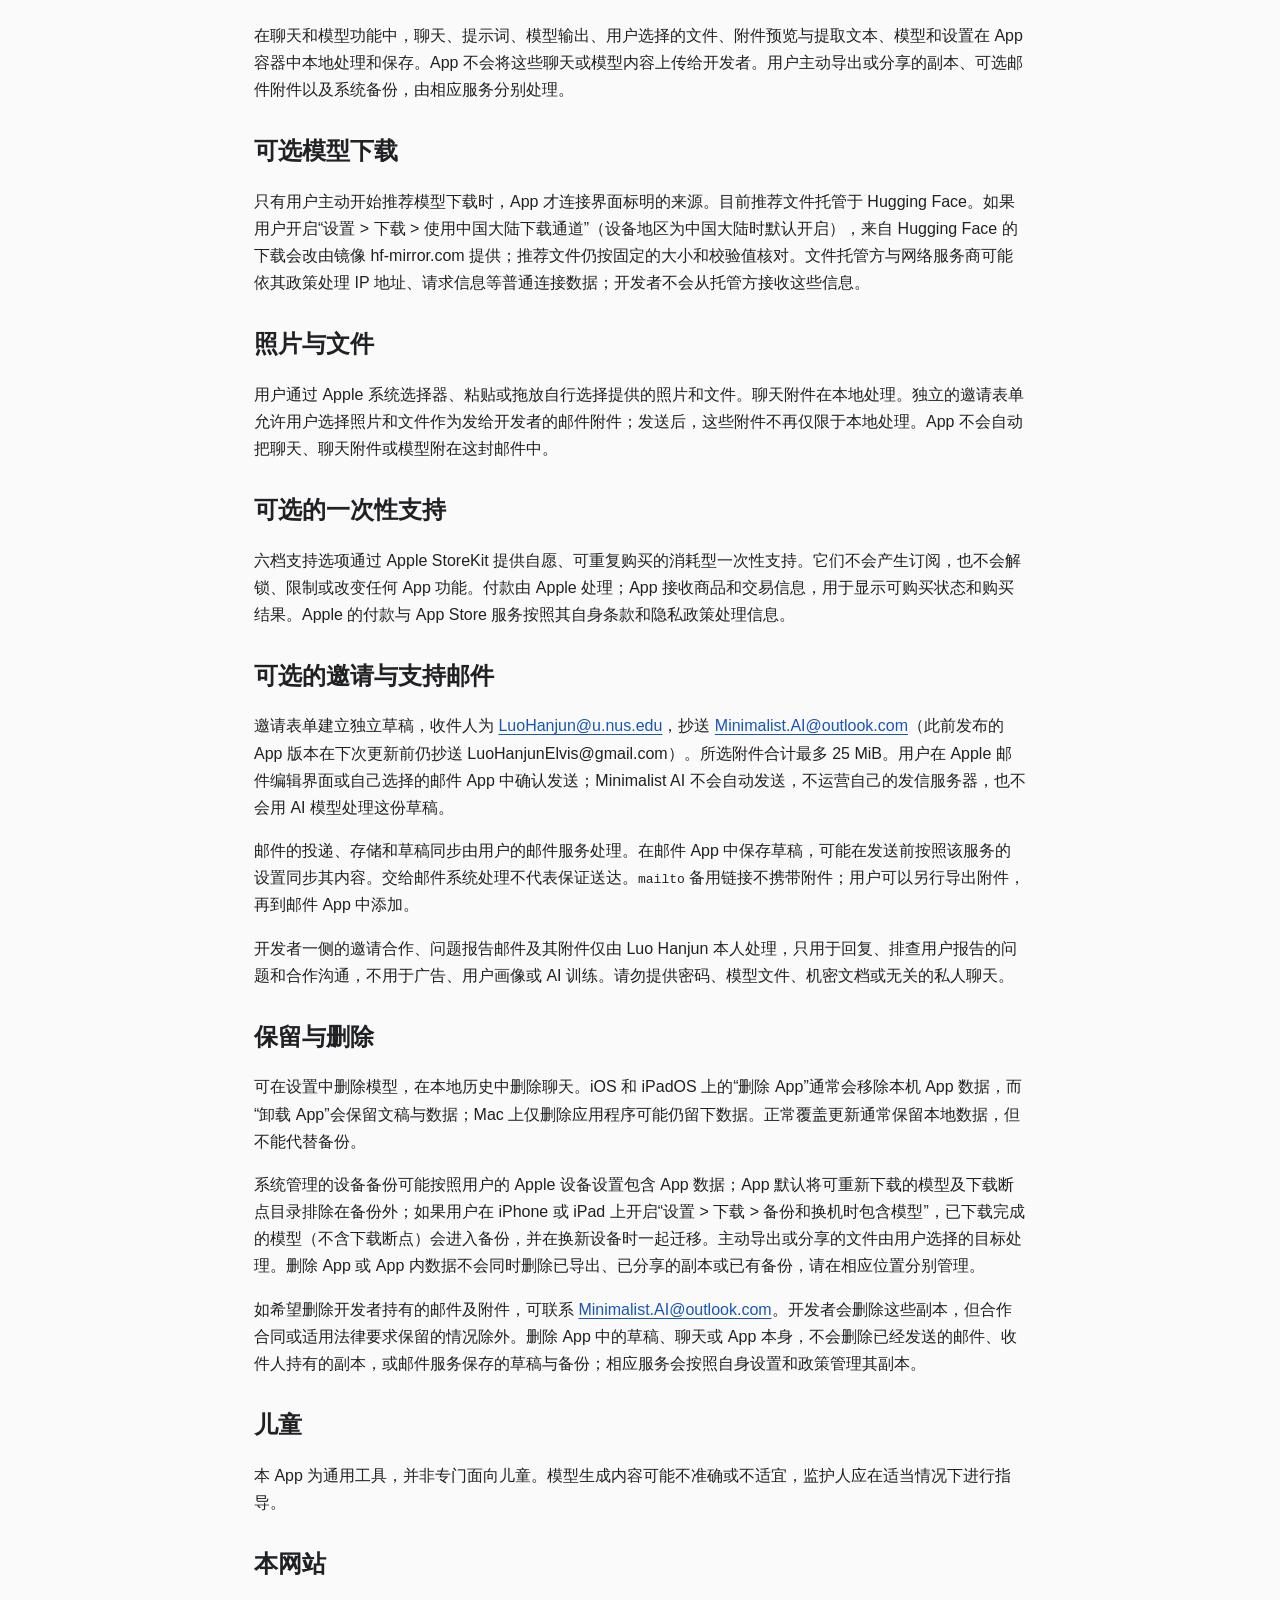
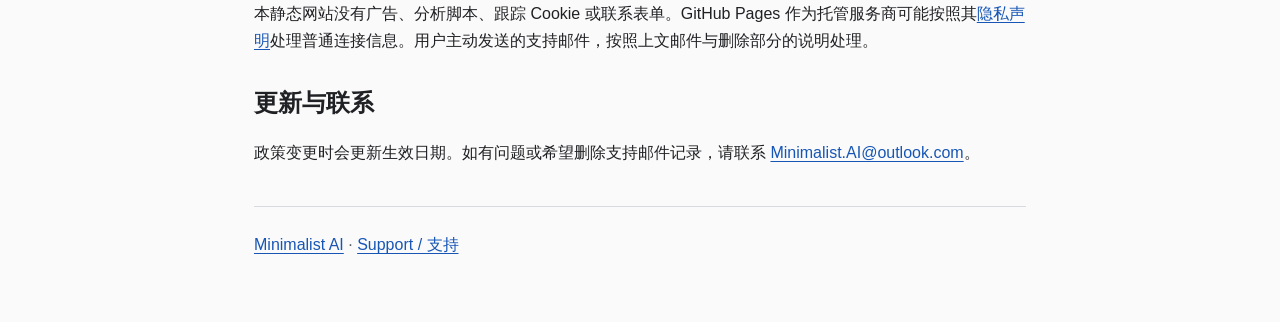
==== commit 84af0137: "Use the official Minimalist.AI@outlook.com contact; document the China download mirror and optional " ====
--- a/privacy.html
+++ b/privacy.html
@@ -14,7 +14,7 @@
     <nav aria-label="Information"><a href="index.html">Home</a><a href="support.html">Support</a><a href="#chinese" lang="zh-Hans">中文版</a></nav>
   </header>
   <h1>Minimalist AI Privacy Policy</h1>
-  <p class="muted">Effective October 4, 2026</p>
+  <p class="muted">Effective October 28, 2026</p>
   <p>Minimalist AI is developed by Luo Hanjun and is designed to run compatible AI models on the user's device.</p>
 
   <h2>Local processing and optional services</h2>
@@ -24,7 +24,7 @@
   <p>For chat and model features, chats, prompts, model output, selected files, attachment previews and extracted text, models, and settings are processed and stored locally in the app container. The app does not upload this chat or model content to the developer. Copies you choose to export or share, optional email attachments and system backups are handled separately by their corresponding services.</p>
 
   <h2>Optional model downloads</h2>
-  <p>The app connects to the model source shown in the interface only when the user explicitly starts a recommended download. Current recommended files are hosted by Hugging Face. The host and network provider may process ordinary network information, such as IP address and request metadata, under their own policies. Minimalist AI does not receive that information from the host.</p>
+  <p>The app connects to the model source shown in the interface only when the user explicitly starts a recommended download. Current recommended files are hosted by Hugging Face. If the user turns on Settings &gt; Downloads &gt; Use China Mainland Download Mirror (on by default when the device region is mainland China), Hugging Face downloads go through the hf-mirror.com mirror instead; recommended files are still checked against their pinned sizes and checksums. The host and network provider may process ordinary network information, such as IP address and request metadata, under their own policies. Minimalist AI does not receive that information from the host.</p>
 
   <h2>Photos and files</h2>
   <p>You choose which photos and files to provide through Apple's system pickers, paste, or drag and drop. Chat attachments are processed locally. The separate invitation form lets you choose photos and files to include in an email to the developer; these are not limited to local processing once you send them. The app does not automatically attach your chats, chat attachments or models to that email.</p>
@@ -33,14 +33,14 @@
   <p>The six support options use Apple's StoreKit as voluntary, repeatable, consumable one-time purchases. They create no subscription and do not unlock, restrict or change any app feature. Apple handles payment; the app receives product and transaction information to show availability and purchase status. Apple's payment and App Store services handle information under their own terms and privacy policies.</p>
 
   <h2>Optional invitation and support email</h2>
-  <p>The invitation form creates a separate draft addressed To <a href="mailto:LuoHanjun@u.nus.edu">LuoHanjun@u.nus.edu</a>, with Cc <a href="mailto:LuoHanjunElvis@gmail.com">LuoHanjunElvis@gmail.com</a>. Selected attachments total at most 25 MiB. You confirm sending in Apple's mail composer or your chosen email app; Minimalist AI does not send the message automatically, operate its own sending server or process this draft with an AI model.</p>
+  <p>The invitation form creates a separate draft addressed To <a href="mailto:LuoHanjun@u.nus.edu">LuoHanjun@u.nus.edu</a>, with Cc <a href="mailto:Minimalist.AI@outlook.com">Minimalist.AI@outlook.com</a> (app versions released before this change still copy LuoHanjunElvis@gmail.com until their next update). Selected attachments total at most 25 MiB. You confirm sending in Apple's mail composer or your chosen email app; Minimalist AI does not send the message automatically, operate its own sending server or process this draft with an AI model.</p>
   <p>Email delivery, storage and draft synchronization use your email service. Saving a draft in Mail may synchronize its contents under that service's settings before you send it. A handoff to the mail system does not guarantee delivery. The <code>mailto</code> fallback does not carry attachments; you can export them and add them separately in your email app.</p>
   <p>On the developer's side, Luo Hanjun personally handles invitation, collaboration and problem-report emails and their attachments. They are used only to reply, investigate reported problems and communicate about collaboration, not for advertising, user profiling or AI training. Please do not include passwords, model files, confidential documents or unrelated private chats.</p>
 
   <h2>Retention and deletion</h2>
   <p>You can delete models in Settings and chats in Local History. On iOS and iPadOS, Delete App normally removes local app data, while Offload App keeps documents and data. On Mac, deleting the application may leave data behind. Normal updates usually preserve local data but are not a substitute for backups.</p>
-  <p>System-managed device backups may include app data according to your Apple device settings. Downloadable model and partial-download directories are excluded from backup by the app. Files you export or share are handled by the destination you choose. Deleting the app or its data does not also delete exported or shared copies or existing backups; manage those separately at their destinations.</p>
-  <p>You can request deletion of correspondence and attachments held by the developer by emailing <a href="mailto:LuoHanjunElvis@gmail.com">LuoHanjunElvis@gmail.com</a>. The developer will delete those copies unless they must be retained under a collaboration agreement or applicable law. Deleting an app draft, chat or the app itself does not delete messages already sent, copies held by recipients, or drafts and backups held by email services. Those services manage their copies under their own settings and policies.</p>
+  <p>System-managed device backups may include app data according to your Apple device settings. Downloadable model and partial-download directories are excluded from backup by the app unless the user turns on Settings &gt; Downloads &gt; Include Models in Backups (iPhone and iPad), which adds finished models, not partial downloads, to backups and to the transfer to a new device. Files you export or share are handled by the destination you choose. Deleting the app or its data does not also delete exported or shared copies or existing backups; manage those separately at their destinations.</p>
+  <p>You can request deletion of correspondence and attachments held by the developer by emailing <a href="mailto:Minimalist.AI@outlook.com">Minimalist.AI@outlook.com</a>. The developer will delete those copies unless they must be retained under a collaboration agreement or applicable law. Deleting an app draft, chat or the app itself does not delete messages already sent, copies held by recipients, or drafts and backups held by email services. Those services manage their copies under their own settings and policies.</p>
 
   <h2>Children</h2>
   <p>Minimalist AI is a general-purpose tool and is not directed specifically to children. Model-generated content can be inaccurate or inappropriate; a parent or guardian should supervise use where appropriate.</p>
@@ -49,36 +49,36 @@
   <p>This static support site has no advertising, analytics scripts, tracking cookies or contact form. GitHub Pages hosts the site and may process ordinary connection information under <a href="https://docs.github.com/en/site-policy/privacy-policies/github-general-privacy-statement">GitHub's privacy statement</a>. Voluntary support emails are handled as described in the email and deletion sections above.</p>
 
   <h2>Changes and contact</h2>
-  <p>If this policy changes, its effective date will be updated. Questions or requests to delete your support correspondence can be sent to <a href="mailto:LuoHanjunElvis@gmail.com">LuoHanjunElvis@gmail.com</a>. See also the <a href="support.html">Support page</a>.</p>
+  <p>If this policy changes, its effective date will be updated. Questions or requests to delete your support correspondence can be sent to <a href="mailto:Minimalist.AI@outlook.com">Minimalist.AI@outlook.com</a>. See also the <a href="support.html">Support page</a>.</p>
 
   <section id="chinese" class="translation" lang="zh-Hans">
     <h1>Minimalist AI 隐私政策</h1>
-    <p class="muted">生效日期：2026 年 10 月 4 日</p>
+    <p class="muted">生效日期：2026 年 10 月 28 日</p>
     <p>Minimalist AI 由 Luo Hanjun 开发，旨在用户设备上运行兼容的人工智能模型。</p>
     <h2>本地处理与可选服务</h2>
     <p>App 不包含广告、统计分析、远程日志、云端模型 API 或 Minimalist AI 账号系统。聊天和模型功能不会将内容上传给开发者。用户自愿给开发者发送邮件时，开发者会收到用户选择发送的正文和附件。可选购买及其他外部操作使用下文说明的相应服务。</p>
     <h2>本地聊天与模型内容</h2>
     <p>在聊天和模型功能中，聊天、提示词、模型输出、用户选择的文件、附件预览与提取文本、模型和设置在 App 容器中本地处理和保存。App 不会将这些聊天或模型内容上传给开发者。用户主动导出或分享的副本、可选邮件附件以及系统备份，由相应服务分别处理。</p>
     <h2>可选模型下载</h2>
-    <p>只有用户主动开始推荐模型下载时，App 才连接界面标明的来源。目前推荐文件托管于 Hugging Face。文件托管方与网络服务商可能依其政策处理 IP 地址、请求信息等普通连接数据；开发者不会从托管方接收这些信息。</p>
+    <p>只有用户主动开始推荐模型下载时，App 才连接界面标明的来源。目前推荐文件托管于 Hugging Face。如果用户开启“设置 &gt; 下载 &gt; 使用中国大陆下载通道”（设备地区为中国大陆时默认开启），来自 Hugging Face 的下载会改由镜像 hf-mirror.com 提供；推荐文件仍按固定的大小和校验值核对。文件托管方与网络服务商可能依其政策处理 IP 地址、请求信息等普通连接数据；开发者不会从托管方接收这些信息。</p>
     <h2>照片与文件</h2>
     <p>用户通过 Apple 系统选择器、粘贴或拖放自行选择提供的照片和文件。聊天附件在本地处理。独立的邀请表单允许用户选择照片和文件作为发给开发者的邮件附件；发送后，这些附件不再仅限于本地处理。App 不会自动把聊天、聊天附件或模型附在这封邮件中。</p>
     <h2>可选的一次性支持</h2>
     <p>六档支持选项通过 Apple StoreKit 提供自愿、可重复购买的消耗型一次性支持。它们不会产生订阅，也不会解锁、限制或改变任何 App 功能。付款由 Apple 处理；App 接收商品和交易信息，用于显示可购买状态和购买结果。Apple 的付款与 App Store 服务按照其自身条款和隐私政策处理信息。</p>
     <h2>可选的邀请与支持邮件</h2>
-    <p>邀请表单建立独立草稿，收件人为 <a href="mailto:LuoHanjun@u.nus.edu">LuoHanjun@u.nus.edu</a>，抄送 <a href="mailto:LuoHanjunElvis@gmail.com">LuoHanjunElvis@gmail.com</a>。所选附件合计最多 25 MiB。用户在 Apple 邮件编辑界面或自己选择的邮件 App 中确认发送；Minimalist AI 不会自动发送，不运营自己的发信服务器，也不会用 AI 模型处理这份草稿。</p>
+    <p>邀请表单建立独立草稿，收件人为 <a href="mailto:LuoHanjun@u.nus.edu">LuoHanjun@u.nus.edu</a>，抄送 <a href="mailto:Minimalist.AI@outlook.com">Minimalist.AI@outlook.com</a>（此前发布的 App 版本在下次更新前仍抄送 LuoHanjunElvis@gmail.com）。所选附件合计最多 25 MiB。用户在 Apple 邮件编辑界面或自己选择的邮件 App 中确认发送；Minimalist AI 不会自动发送，不运营自己的发信服务器，也不会用 AI 模型处理这份草稿。</p>
     <p>邮件的投递、存储和草稿同步由用户的邮件服务处理。在邮件 App 中保存草稿，可能在发送前按照该服务的设置同步其内容。交给邮件系统处理不代表保证送达。<code>mailto</code> 备用链接不携带附件；用户可以另行导出附件，再到邮件 App 中添加。</p>
     <p>开发者一侧的邀请合作、问题报告邮件及其附件仅由 Luo Hanjun 本人处理，只用于回复、排查用户报告的问题和合作沟通，不用于广告、用户画像或 AI 训练。请勿提供密码、模型文件、机密文档或无关的私人聊天。</p>
     <h2>保留与删除</h2>
     <p>可在设置中删除模型，在本地历史中删除聊天。iOS 和 iPadOS 上的“删除 App”通常会移除本机 App 数据，而“卸载 App”会保留文稿与数据；Mac 上仅删除应用程序可能仍留下数据。正常覆盖更新通常保留本地数据，但不能代替备份。</p>
-    <p>系统管理的设备备份可能按照用户的 Apple 设备设置包含 App 数据；App 会将可重新下载的模型及下载断点目录排除在备份外。主动导出或分享的文件由用户选择的目标处理。删除 App 或 App 内数据不会同时删除已导出、已分享的副本或已有备份，请在相应位置分别管理。</p>
-    <p>如希望删除开发者持有的邮件及附件，可联系 <a href="mailto:LuoHanjunElvis@gmail.com">LuoHanjunElvis@gmail.com</a>。开发者会删除这些副本，但合作合同或适用法律要求保留的情况除外。删除 App 中的草稿、聊天或 App 本身，不会删除已经发送的邮件、收件人持有的副本，或邮件服务保存的草稿与备份；相应服务会按照自身设置和政策管理其副本。</p>
+    <p>系统管理的设备备份可能按照用户的 Apple 设备设置包含 App 数据；App 默认将可重新下载的模型及下载断点目录排除在备份外；如果用户在 iPhone 或 iPad 上开启“设置 &gt; 下载 &gt; 备份和换机时包含模型”，已下载完成的模型（不含下载断点）会进入备份，并在换新设备时一起迁移。主动导出或分享的文件由用户选择的目标处理。删除 App 或 App 内数据不会同时删除已导出、已分享的副本或已有备份，请在相应位置分别管理。</p>
+    <p>如希望删除开发者持有的邮件及附件，可联系 <a href="mailto:Minimalist.AI@outlook.com">Minimalist.AI@outlook.com</a>。开发者会删除这些副本，但合作合同或适用法律要求保留的情况除外。删除 App 中的草稿、聊天或 App 本身，不会删除已经发送的邮件、收件人持有的副本，或邮件服务保存的草稿与备份；相应服务会按照自身设置和政策管理其副本。</p>
     <h2>儿童</h2>
     <p>本 App 为通用工具，并非专门面向儿童。模型生成内容可能不准确或不适宜，监护人应在适当情况下进行指导。</p>
     <h2>本网站</h2>
     <p>本静态网站没有广告、分析脚本、跟踪 Cookie 或联系表单。GitHub Pages 作为托管服务商可能按照其<a href="https://docs.github.com/en/site-policy/privacy-policies/github-general-privacy-statement">隐私声明</a>处理普通连接信息。用户主动发送的支持邮件，按照上文邮件与删除部分的说明处理。</p>
     <h2>更新与联系</h2>
-    <p>政策变更时会更新生效日期。如有问题或希望删除支持邮件记录，请联系 <a href="mailto:LuoHanjunElvis@gmail.com">LuoHanjunElvis@gmail.com</a>。</p>
+    <p>政策变更时会更新生效日期。如有问题或希望删除支持邮件记录，请联系 <a href="mailto:Minimalist.AI@outlook.com">Minimalist.AI@outlook.com</a>。</p>
   </section>
   <footer><a href="index.html">Minimalist AI</a> · <a href="support.html">Support / 支持</a></footer>
 </body>
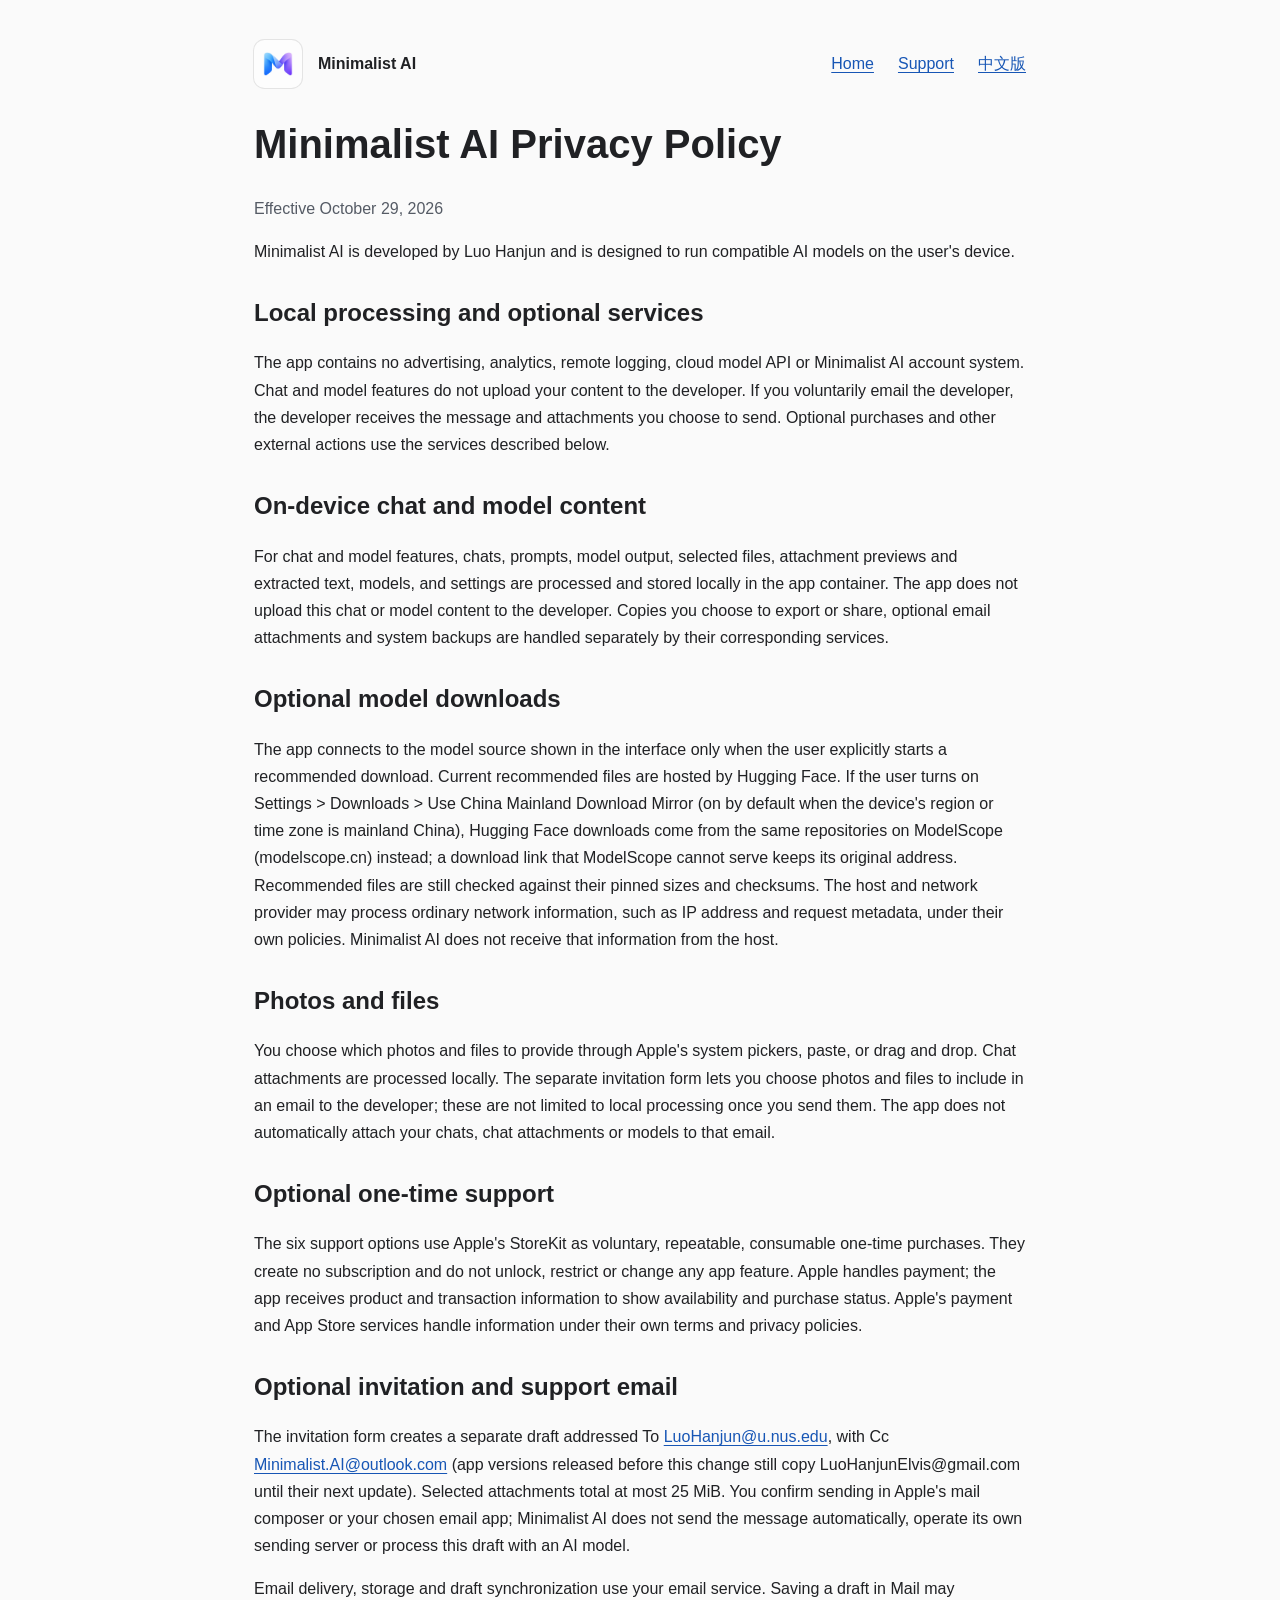
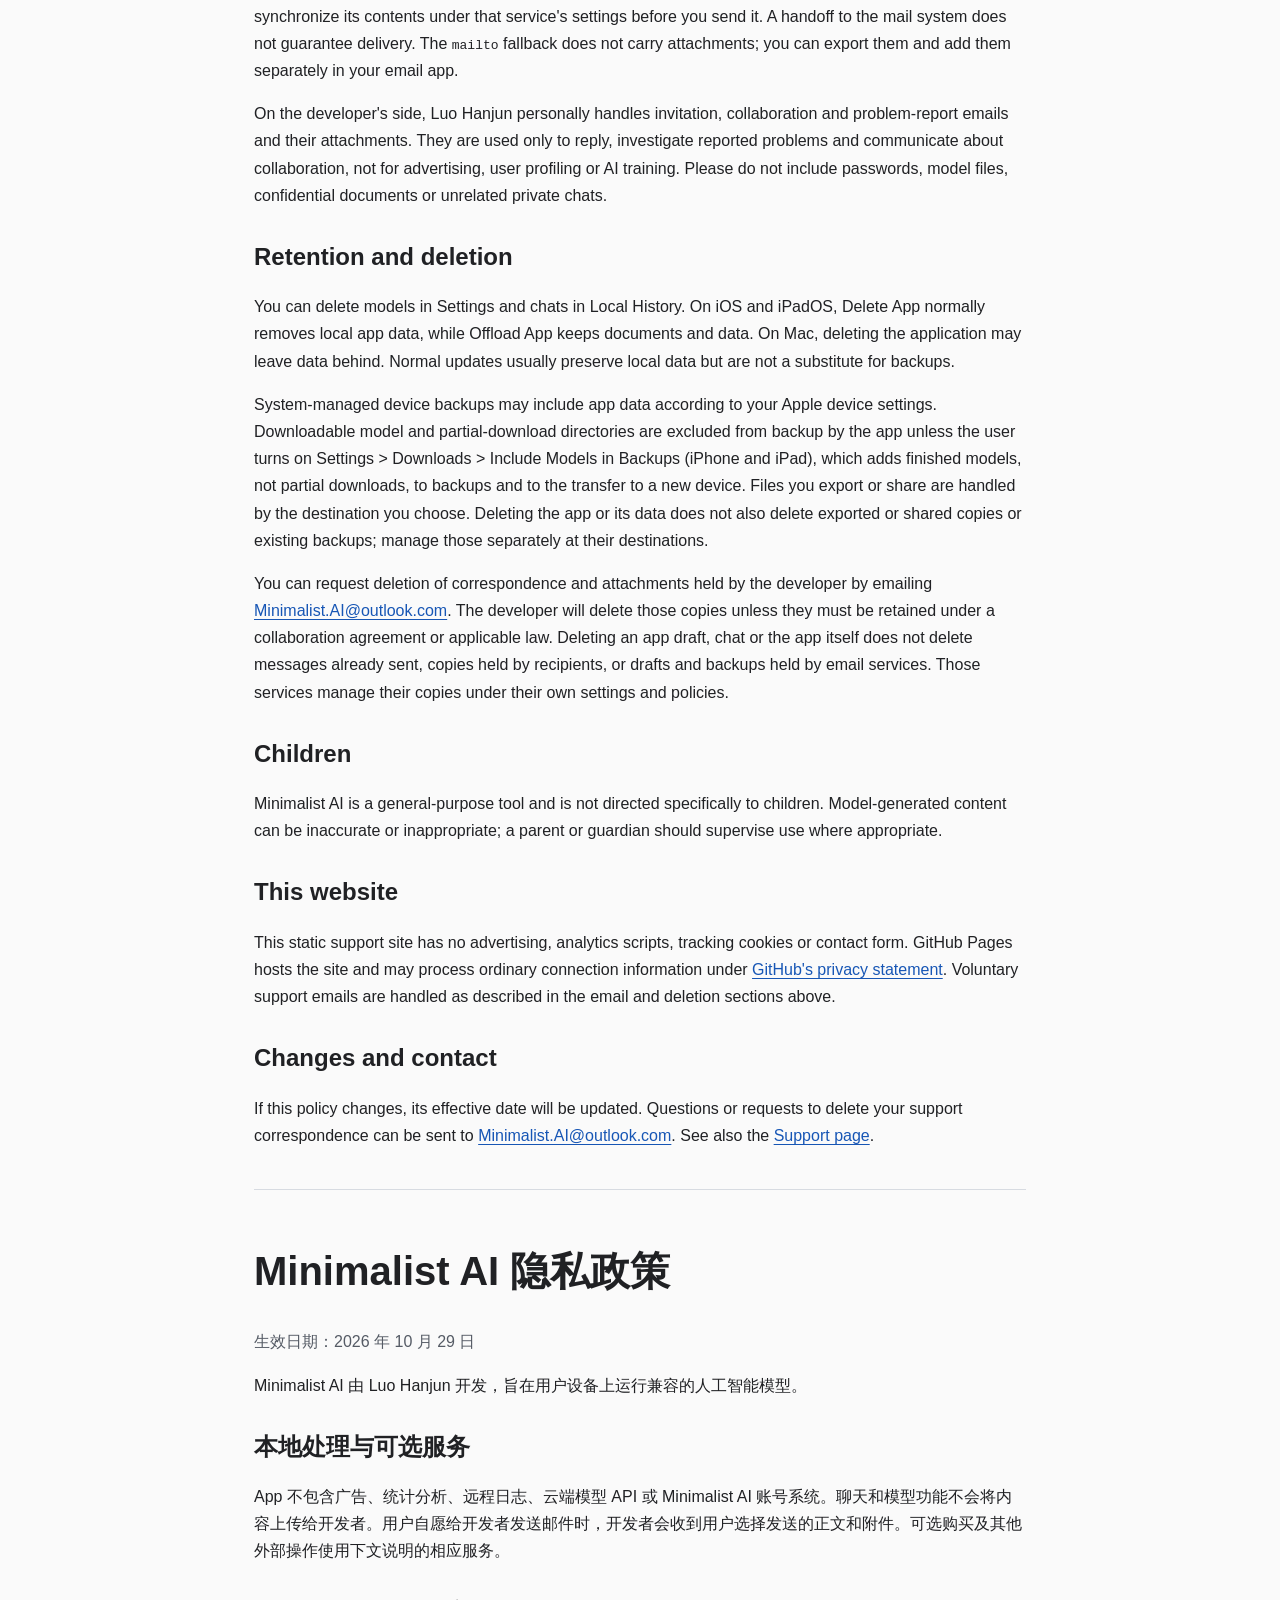
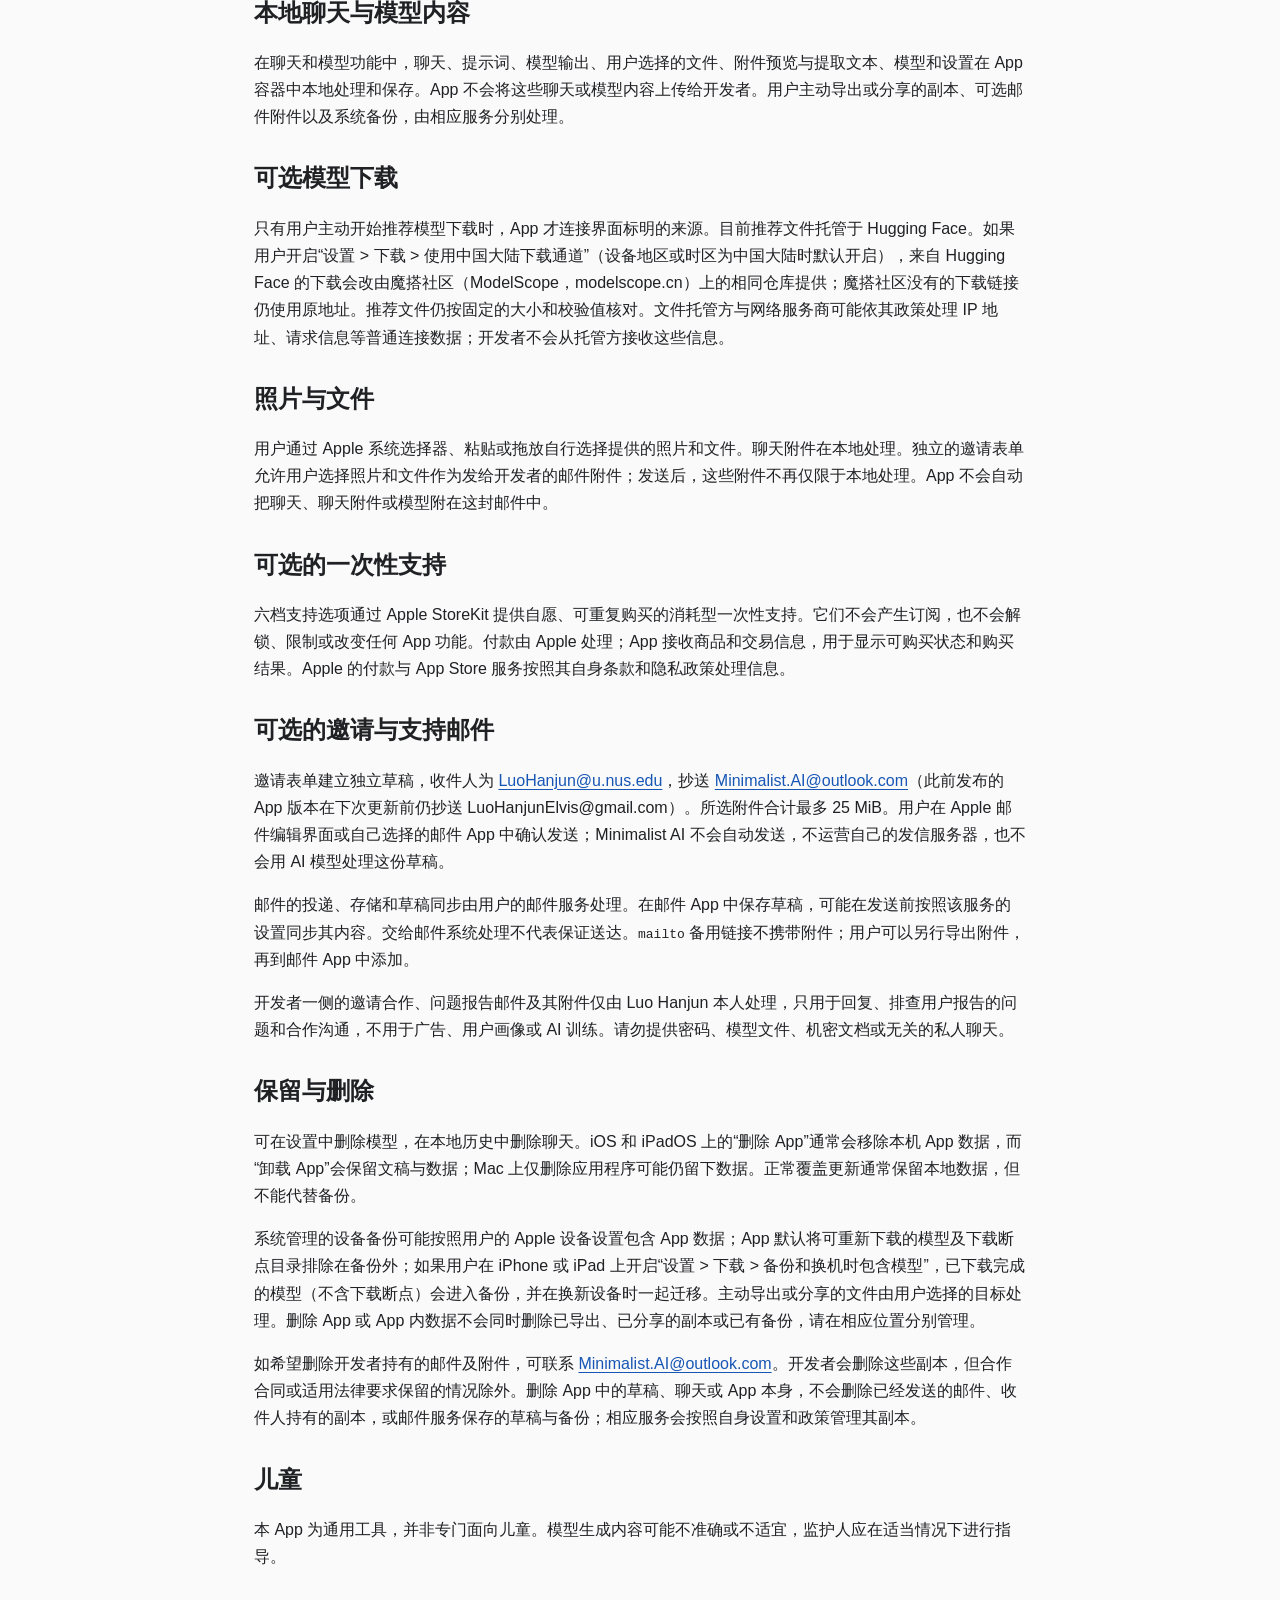
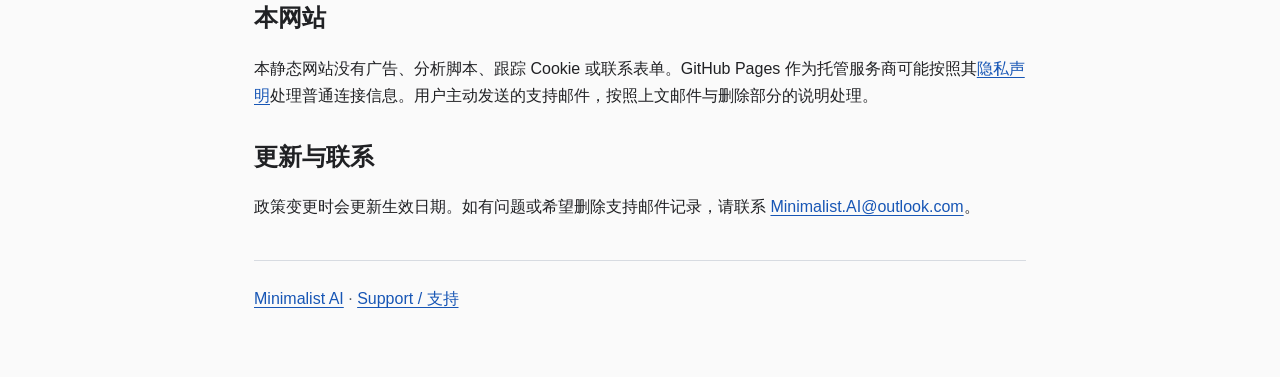
==== commit 7a481565: "Privacy: China mainland download option now uses ModelScope (effective October 29, 2026) Co-Authored" ====
--- a/privacy.html
+++ b/privacy.html
@@ -14,7 +14,7 @@
     <nav aria-label="Information"><a href="index.html">Home</a><a href="support.html">Support</a><a href="#chinese" lang="zh-Hans">中文版</a></nav>
   </header>
   <h1>Minimalist AI Privacy Policy</h1>
-  <p class="muted">Effective October 28, 2026</p>
+  <p class="muted">Effective October 29, 2026</p>
   <p>Minimalist AI is developed by Luo Hanjun and is designed to run compatible AI models on the user's device.</p>
 
   <h2>Local processing and optional services</h2>
@@ -24,7 +24,7 @@
   <p>For chat and model features, chats, prompts, model output, selected files, attachment previews and extracted text, models, and settings are processed and stored locally in the app container. The app does not upload this chat or model content to the developer. Copies you choose to export or share, optional email attachments and system backups are handled separately by their corresponding services.</p>
 
   <h2>Optional model downloads</h2>
-  <p>The app connects to the model source shown in the interface only when the user explicitly starts a recommended download. Current recommended files are hosted by Hugging Face. If the user turns on Settings &gt; Downloads &gt; Use China Mainland Download Mirror (on by default when the device region is mainland China), Hugging Face downloads go through the hf-mirror.com mirror instead; recommended files are still checked against their pinned sizes and checksums. The host and network provider may process ordinary network information, such as IP address and request metadata, under their own policies. Minimalist AI does not receive that information from the host.</p>
+  <p>The app connects to the model source shown in the interface only when the user explicitly starts a recommended download. Current recommended files are hosted by Hugging Face. If the user turns on Settings &gt; Downloads &gt; Use China Mainland Download Mirror (on by default when the device's region or time zone is mainland China), Hugging Face downloads come from the same repositories on ModelScope (modelscope.cn) instead; a download link that ModelScope cannot serve keeps its original address. Recommended files are still checked against their pinned sizes and checksums. The host and network provider may process ordinary network information, such as IP address and request metadata, under their own policies. Minimalist AI does not receive that information from the host.</p>
 
   <h2>Photos and files</h2>
   <p>You choose which photos and files to provide through Apple's system pickers, paste, or drag and drop. Chat attachments are processed locally. The separate invitation form lets you choose photos and files to include in an email to the developer; these are not limited to local processing once you send them. The app does not automatically attach your chats, chat attachments or models to that email.</p>
@@ -53,14 +53,14 @@
 
   <section id="chinese" class="translation" lang="zh-Hans">
     <h1>Minimalist AI 隐私政策</h1>
-    <p class="muted">生效日期：2026 年 10 月 28 日</p>
+    <p class="muted">生效日期：2026 年 10 月 29 日</p>
     <p>Minimalist AI 由 Luo Hanjun 开发，旨在用户设备上运行兼容的人工智能模型。</p>
     <h2>本地处理与可选服务</h2>
     <p>App 不包含广告、统计分析、远程日志、云端模型 API 或 Minimalist AI 账号系统。聊天和模型功能不会将内容上传给开发者。用户自愿给开发者发送邮件时，开发者会收到用户选择发送的正文和附件。可选购买及其他外部操作使用下文说明的相应服务。</p>
     <h2>本地聊天与模型内容</h2>
     <p>在聊天和模型功能中，聊天、提示词、模型输出、用户选择的文件、附件预览与提取文本、模型和设置在 App 容器中本地处理和保存。App 不会将这些聊天或模型内容上传给开发者。用户主动导出或分享的副本、可选邮件附件以及系统备份，由相应服务分别处理。</p>
     <h2>可选模型下载</h2>
-    <p>只有用户主动开始推荐模型下载时，App 才连接界面标明的来源。目前推荐文件托管于 Hugging Face。如果用户开启“设置 &gt; 下载 &gt; 使用中国大陆下载通道”（设备地区为中国大陆时默认开启），来自 Hugging Face 的下载会改由镜像 hf-mirror.com 提供；推荐文件仍按固定的大小和校验值核对。文件托管方与网络服务商可能依其政策处理 IP 地址、请求信息等普通连接数据；开发者不会从托管方接收这些信息。</p>
+    <p>只有用户主动开始推荐模型下载时，App 才连接界面标明的来源。目前推荐文件托管于 Hugging Face。如果用户开启“设置 &gt; 下载 &gt; 使用中国大陆下载通道”（设备地区或时区为中国大陆时默认开启），来自 Hugging Face 的下载会改由魔搭社区（ModelScope，modelscope.cn）上的相同仓库提供；魔搭社区没有的下载链接仍使用原地址。推荐文件仍按固定的大小和校验值核对。文件托管方与网络服务商可能依其政策处理 IP 地址、请求信息等普通连接数据；开发者不会从托管方接收这些信息。</p>
     <h2>照片与文件</h2>
     <p>用户通过 Apple 系统选择器、粘贴或拖放自行选择提供的照片和文件。聊天附件在本地处理。独立的邀请表单允许用户选择照片和文件作为发给开发者的邮件附件；发送后，这些附件不再仅限于本地处理。App 不会自动把聊天、聊天附件或模型附在这封邮件中。</p>
     <h2>可选的一次性支持</h2>
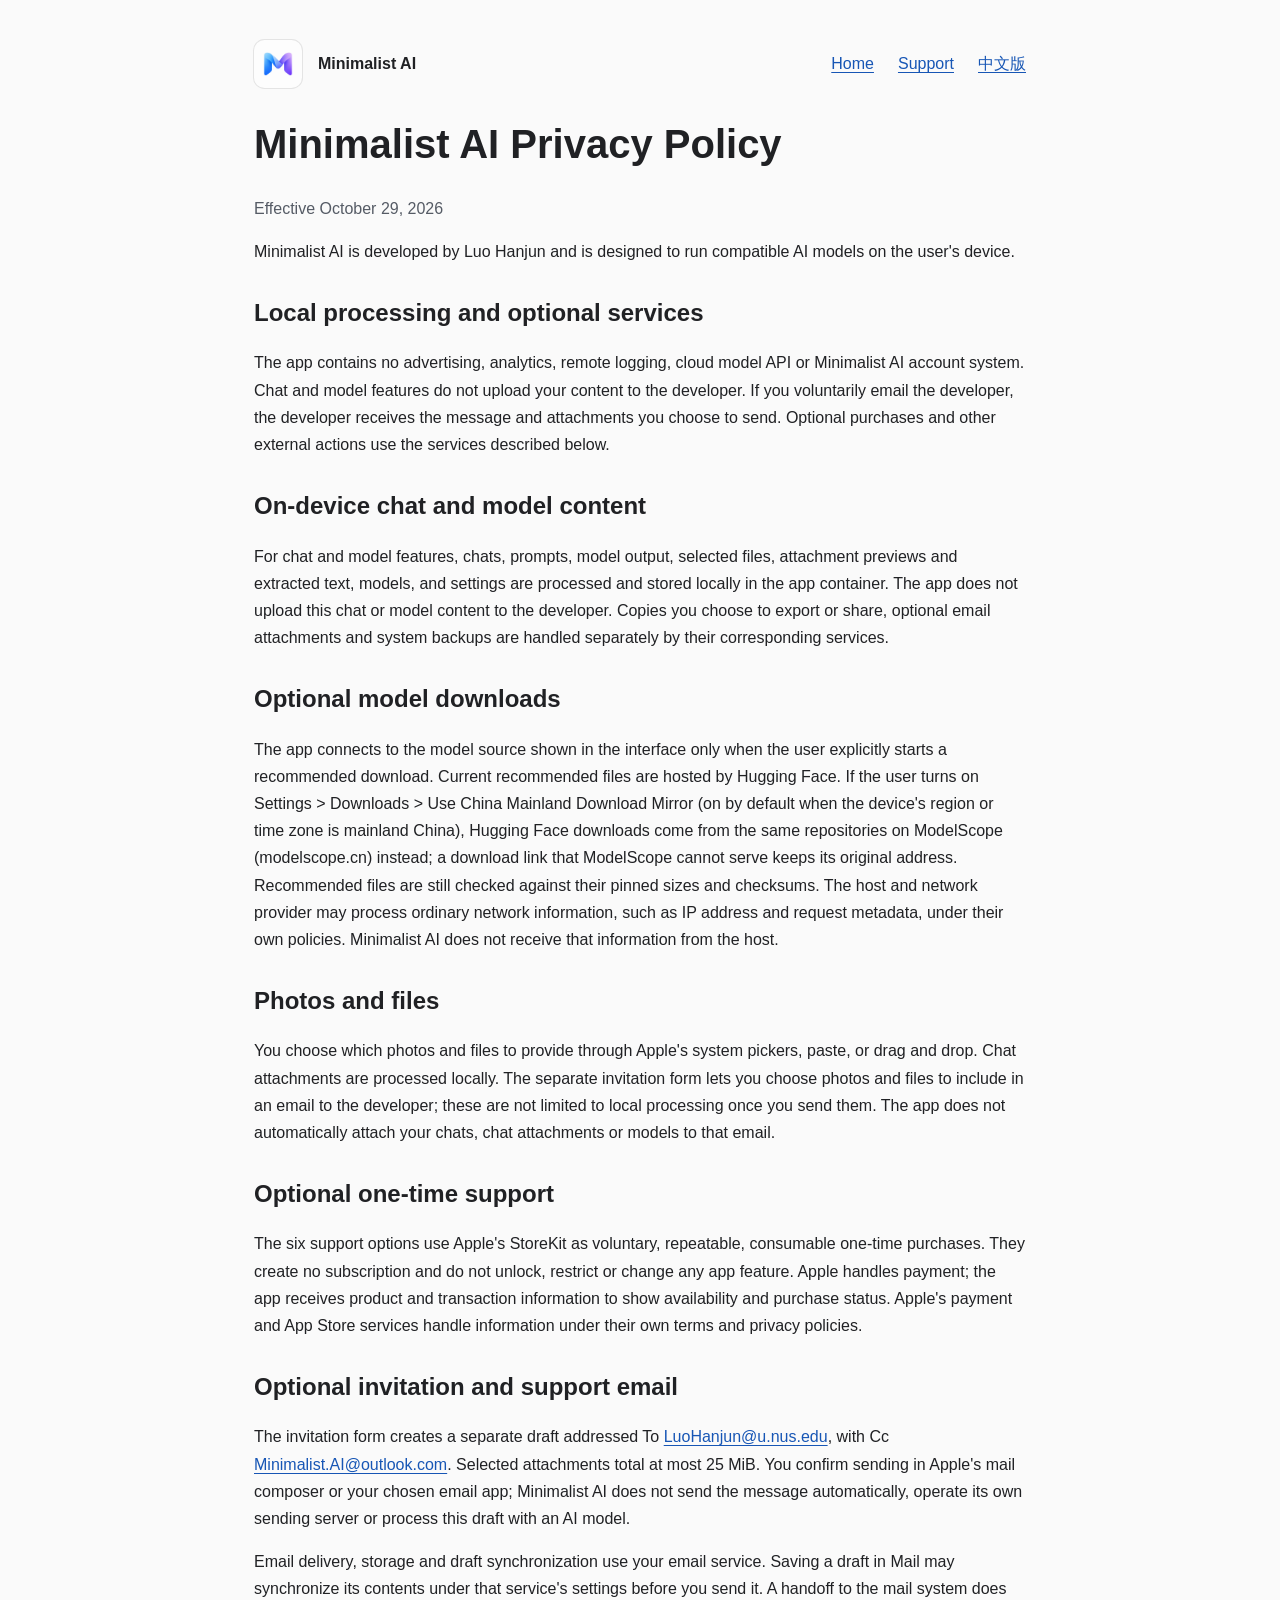
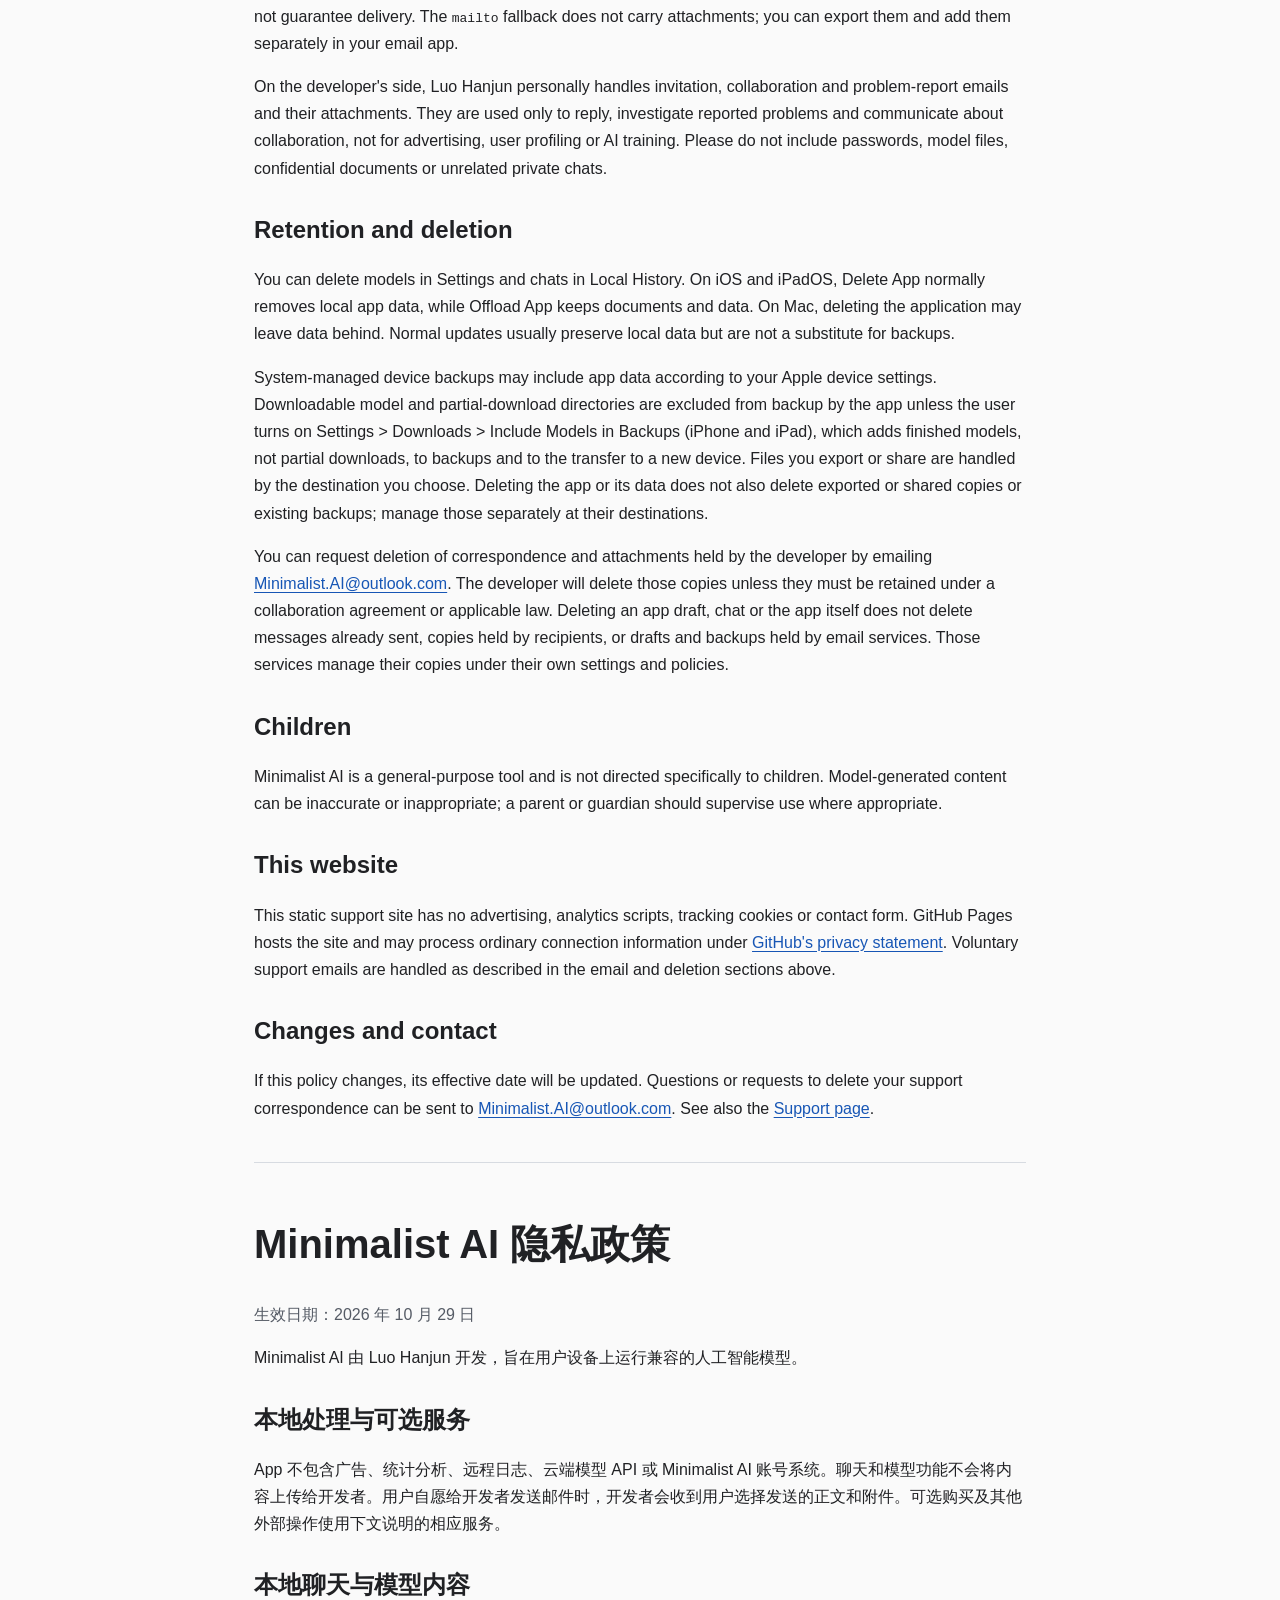
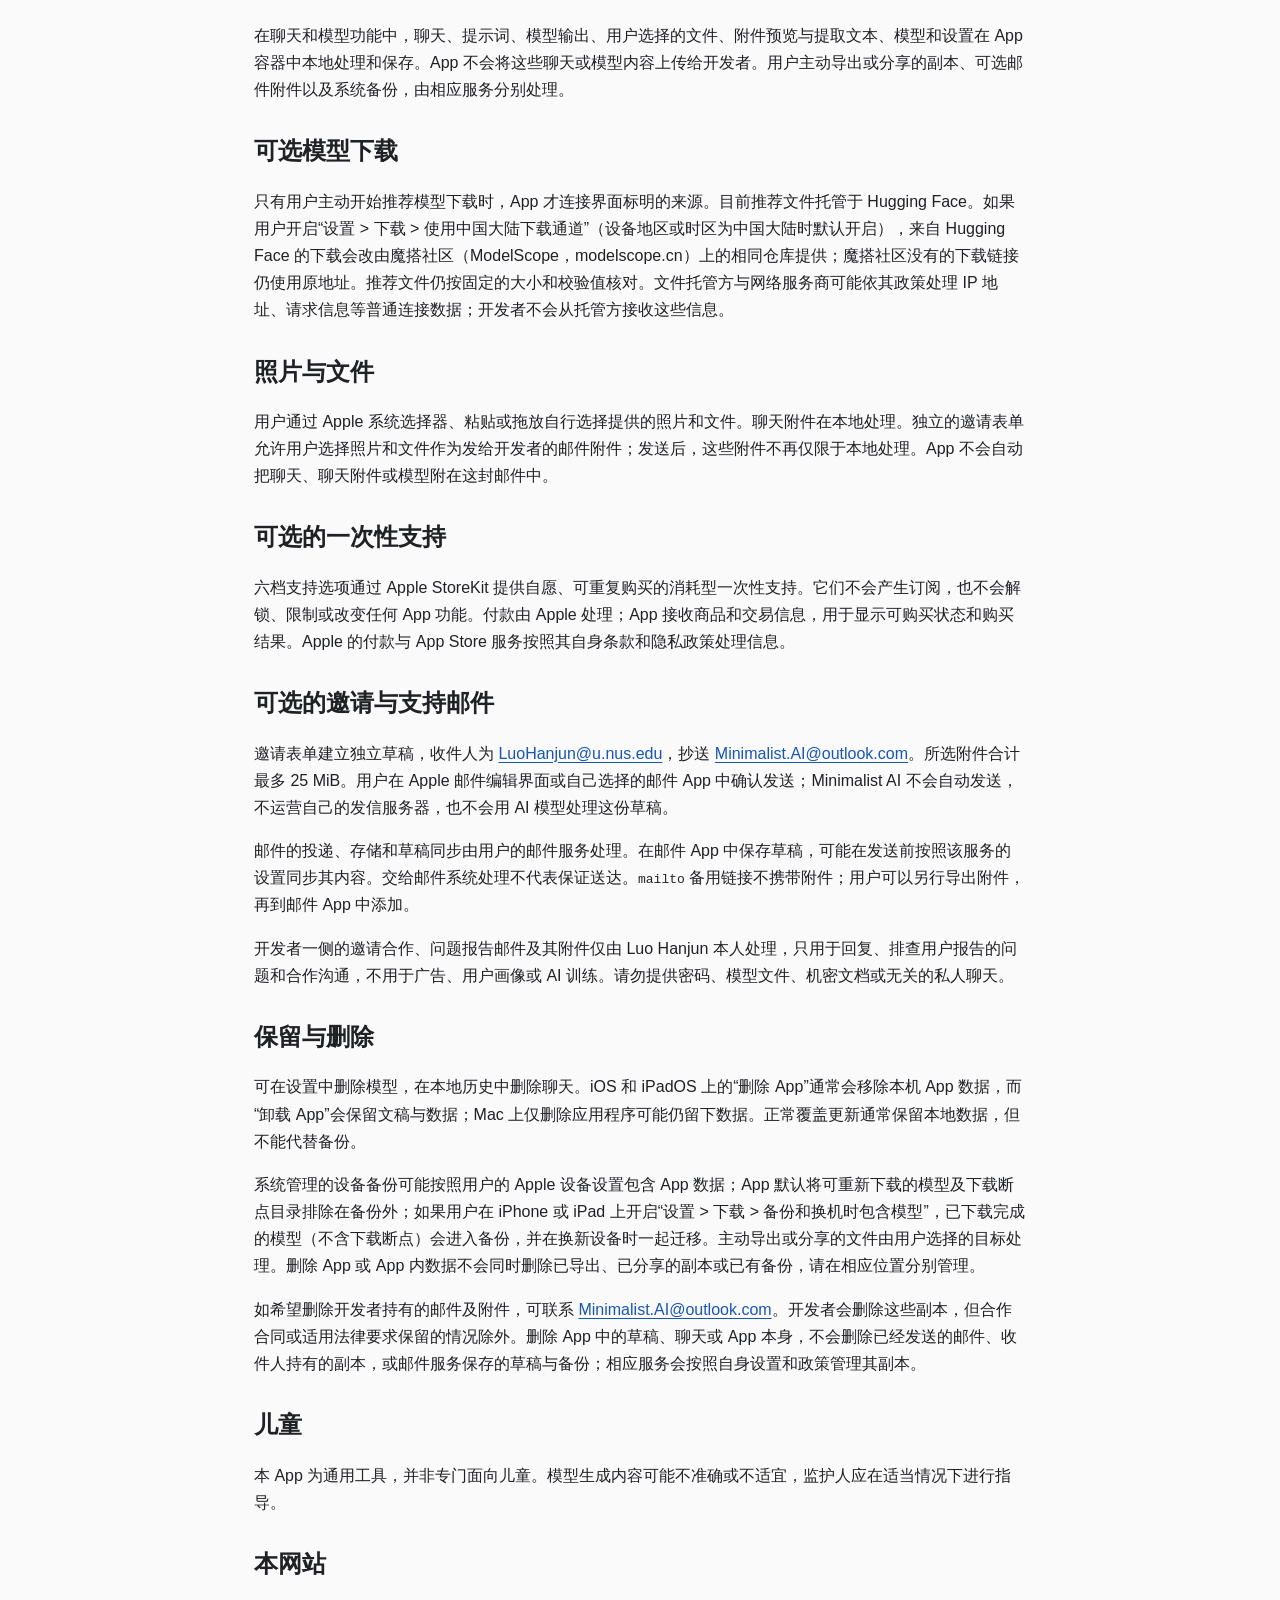
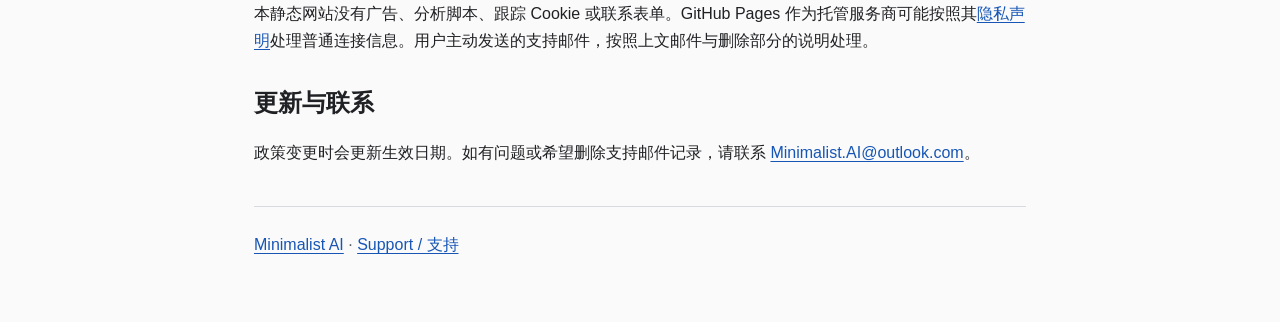
==== commit 515bcad0: "Privacy: drop the transitional personal-email note (owner, new versions submitted) Co-Authored-By: C" ====
--- a/privacy.html
+++ b/privacy.html
@@ -33,7 +33,7 @@
   <p>The six support options use Apple's StoreKit as voluntary, repeatable, consumable one-time purchases. They create no subscription and do not unlock, restrict or change any app feature. Apple handles payment; the app receives product and transaction information to show availability and purchase status. Apple's payment and App Store services handle information under their own terms and privacy policies.</p>
 
   <h2>Optional invitation and support email</h2>
-  <p>The invitation form creates a separate draft addressed To <a href="mailto:LuoHanjun@u.nus.edu">LuoHanjun@u.nus.edu</a>, with Cc <a href="mailto:Minimalist.AI@outlook.com">Minimalist.AI@outlook.com</a> (app versions released before this change still copy LuoHanjunElvis@gmail.com until their next update). Selected attachments total at most 25 MiB. You confirm sending in Apple's mail composer or your chosen email app; Minimalist AI does not send the message automatically, operate its own sending server or process this draft with an AI model.</p>
+  <p>The invitation form creates a separate draft addressed To <a href="mailto:LuoHanjun@u.nus.edu">LuoHanjun@u.nus.edu</a>, with Cc <a href="mailto:Minimalist.AI@outlook.com">Minimalist.AI@outlook.com</a>. Selected attachments total at most 25 MiB. You confirm sending in Apple's mail composer or your chosen email app; Minimalist AI does not send the message automatically, operate its own sending server or process this draft with an AI model.</p>
   <p>Email delivery, storage and draft synchronization use your email service. Saving a draft in Mail may synchronize its contents under that service's settings before you send it. A handoff to the mail system does not guarantee delivery. The <code>mailto</code> fallback does not carry attachments; you can export them and add them separately in your email app.</p>
   <p>On the developer's side, Luo Hanjun personally handles invitation, collaboration and problem-report emails and their attachments. They are used only to reply, investigate reported problems and communicate about collaboration, not for advertising, user profiling or AI training. Please do not include passwords, model files, confidential documents or unrelated private chats.</p>
 
@@ -66,7 +66,7 @@
     <h2>可选的一次性支持</h2>
     <p>六档支持选项通过 Apple StoreKit 提供自愿、可重复购买的消耗型一次性支持。它们不会产生订阅，也不会解锁、限制或改变任何 App 功能。付款由 Apple 处理；App 接收商品和交易信息，用于显示可购买状态和购买结果。Apple 的付款与 App Store 服务按照其自身条款和隐私政策处理信息。</p>
     <h2>可选的邀请与支持邮件</h2>
-    <p>邀请表单建立独立草稿，收件人为 <a href="mailto:LuoHanjun@u.nus.edu">LuoHanjun@u.nus.edu</a>，抄送 <a href="mailto:Minimalist.AI@outlook.com">Minimalist.AI@outlook.com</a>（此前发布的 App 版本在下次更新前仍抄送 LuoHanjunElvis@gmail.com）。所选附件合计最多 25 MiB。用户在 Apple 邮件编辑界面或自己选择的邮件 App 中确认发送；Minimalist AI 不会自动发送，不运营自己的发信服务器，也不会用 AI 模型处理这份草稿。</p>
+    <p>邀请表单建立独立草稿，收件人为 <a href="mailto:LuoHanjun@u.nus.edu">LuoHanjun@u.nus.edu</a>，抄送 <a href="mailto:Minimalist.AI@outlook.com">Minimalist.AI@outlook.com</a>。所选附件合计最多 25 MiB。用户在 Apple 邮件编辑界面或自己选择的邮件 App 中确认发送；Minimalist AI 不会自动发送，不运营自己的发信服务器，也不会用 AI 模型处理这份草稿。</p>
     <p>邮件的投递、存储和草稿同步由用户的邮件服务处理。在邮件 App 中保存草稿，可能在发送前按照该服务的设置同步其内容。交给邮件系统处理不代表保证送达。<code>mailto</code> 备用链接不携带附件；用户可以另行导出附件，再到邮件 App 中添加。</p>
     <p>开发者一侧的邀请合作、问题报告邮件及其附件仅由 Luo Hanjun 本人处理，只用于回复、排查用户报告的问题和合作沟通，不用于广告、用户画像或 AI 训练。请勿提供密码、模型文件、机密文档或无关的私人聊天。</p>
     <h2>保留与删除</h2>
